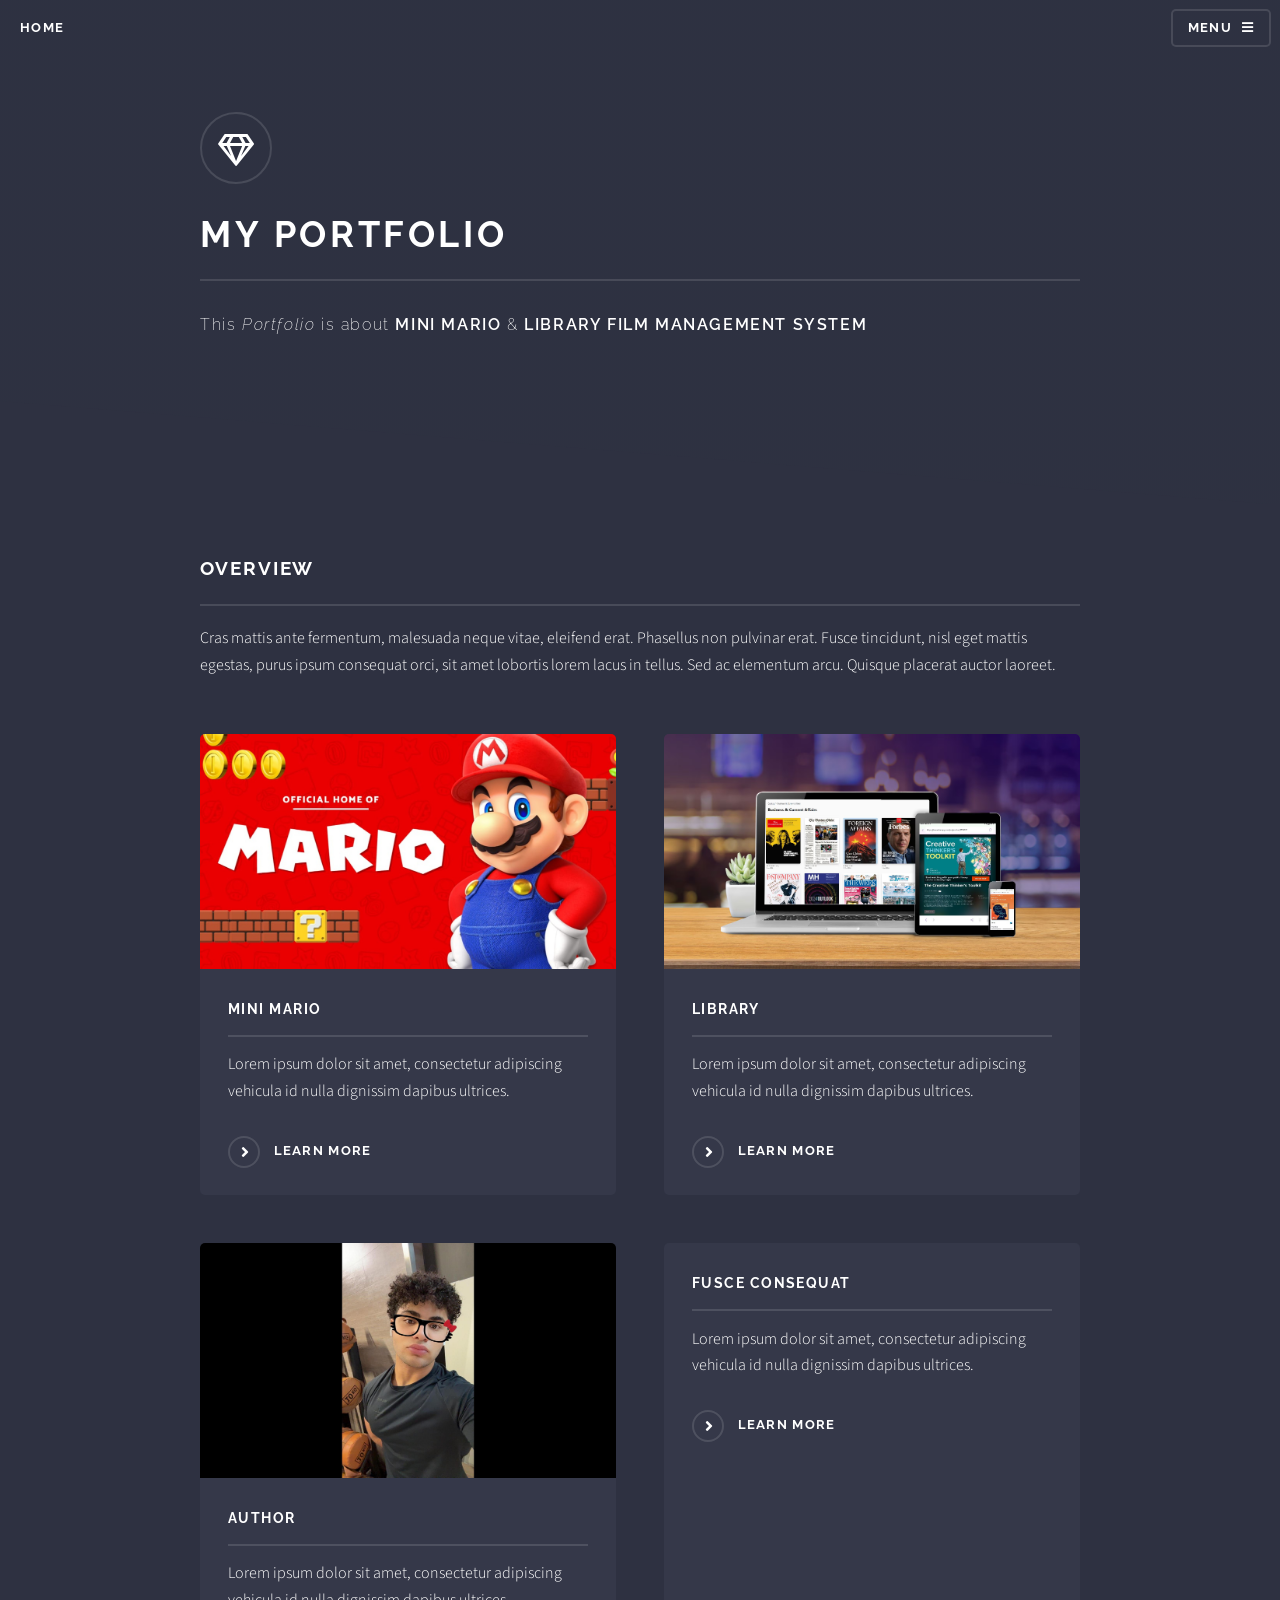
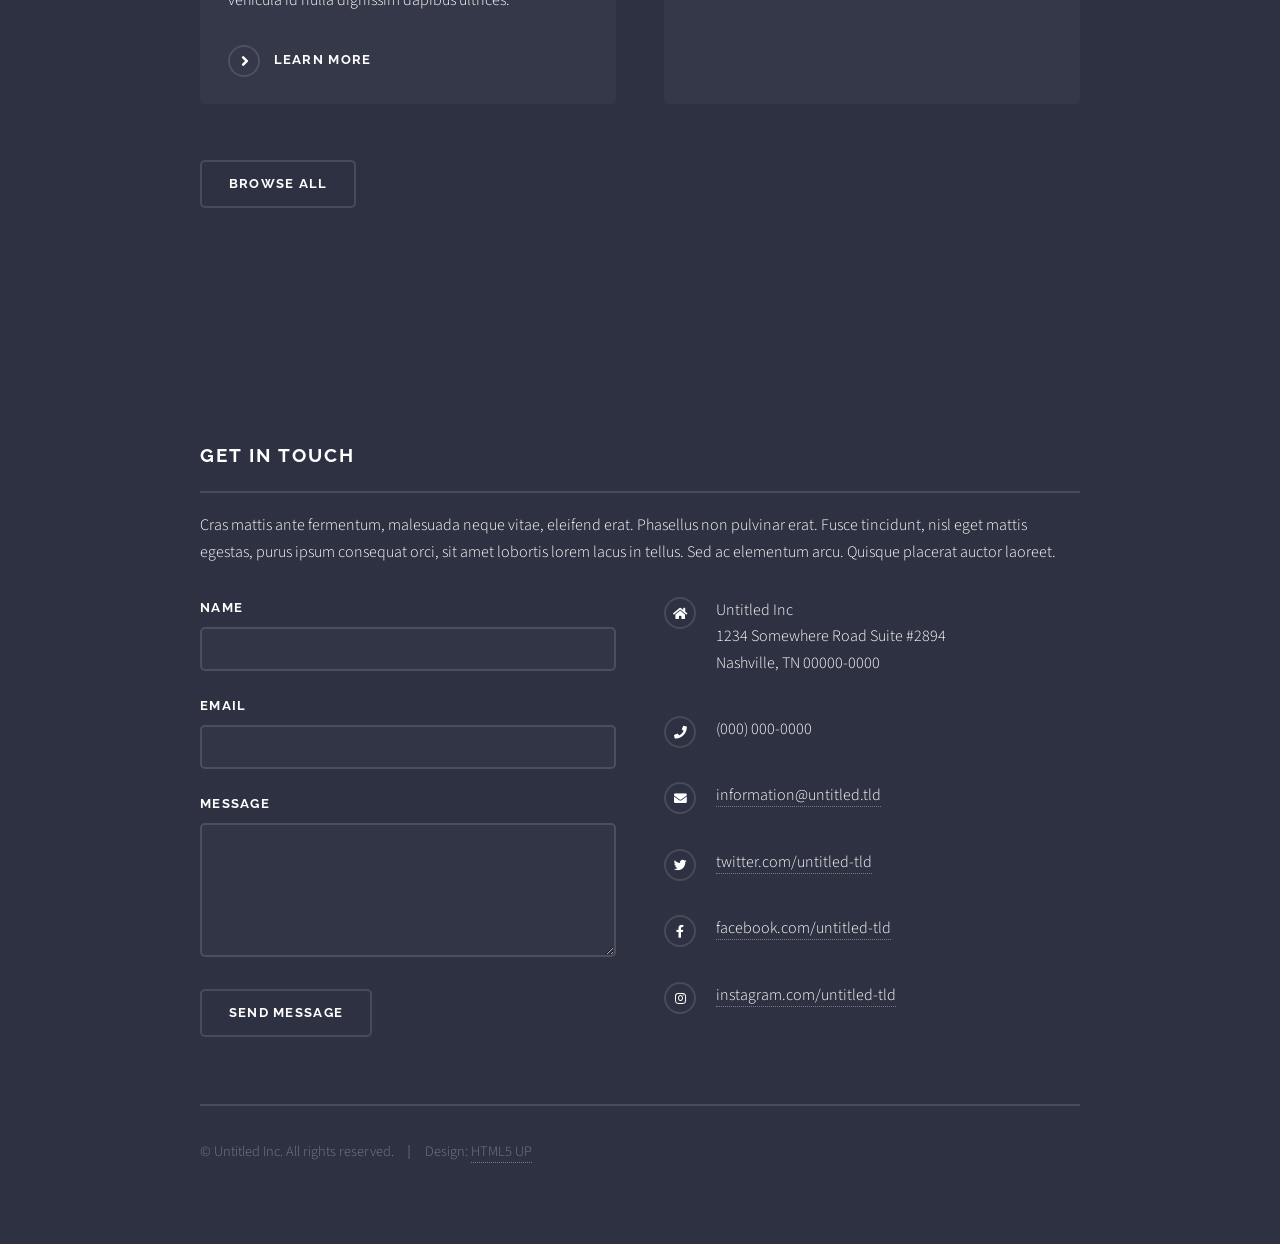
==== index.html @ 67b289a2 "Descriptions and Titles added" ====
<!DOCTYPE HTML>
<!--
	Solid State by HTML5 UP
	html5up.net | @ajlkn
	Free for personal and commercial use under the CCA 3.0 license (html5up.net/license)
-->
<html>
	<head>
		<title>Mini Super Mario</title>
		<meta charset="utf-8" />
		<meta name="viewport" content="width=device-width, initial-scale=1, user-scalable=no" />
		<link rel="stylesheet" href="assets/css/main.css" />
		<noscript><link rel="stylesheet" href="assets/css/noscript.css" /></noscript>
	</head>
	<body class="is-preload">

		<!-- Page Wrapper -->
			<div id="page-wrapper">

				<!-- Header -->
					<header id="header" class="alt">
						<h1><a href="index.html">Home</a></h1>
						<nav>
							<a href="#menu">Menu</a>
						</nav>
					</header>

				<!-- Menu -->
					<nav id="menu">
						<div class="inner">
							<h2>Menu</h2>
							<ul class="links">
								<li><a href="index.html">Home</a></li>
								<li><a href="generic.html">Generic</a></li>
								<li><a href="elements.html">Elements</a></li>
								<li><a href="#">Log In</a></li>
								<li><a href="#">Sign Up</a></li>
							</ul>
							<a href="#" class="close">Close</a>
						</div>
					</nav>

				<!-- Banner -->
					<section id="banner">
						<div class="inner">
							<div class="logo"><span class="icon fa-gem"></span></div>
							<h2>My Portfolio</h2>
							<p>This <i>Portfolio</i> is about <b>MINI MARIO</b> & <b>LIBRARY FILM MANAGEMENT SYSTEM</b></p>
						</div>
					</section>

				<!-- Wrapper -->
					<section id="wrapper">

						<!-- Four -->
							<section id="four" class="wrapper alt style1">
								<div class="inner">
									<h2 class="major">Overview</h2>
									<p>Cras mattis ante fermentum, malesuada neque vitae, eleifend erat. Phasellus non pulvinar erat. Fusce tincidunt, nisl eget mattis egestas, purus ipsum consequat orci, sit amet lobortis lorem lacus in tellus. Sed ac elementum arcu. Quisque placerat auctor laoreet.</p>
									<section class="features">
										<article>
											<a href="#" class="image"><img src="images/mario1.jpg" alt="" /></a>
											<h3 class="major">Mini Mario</h3>
											<p>Lorem ipsum dolor sit amet, consectetur adipiscing vehicula id nulla dignissim dapibus ultrices.</p>
											<a href="mario.html" class="special">Learn more</a>
										</article>
										<article>
											<a href="#" class="image"><img src="images/library.jpg" alt="" /></a>
											<h3 class="major">Library</h3>
											<p>Lorem ipsum dolor sit amet, consectetur adipiscing vehicula id nulla dignissim dapibus ultrices.</p>
											<a href="library.html" class="special">Learn more</a>
										</article>
										<article>
											<a href="#" class="image"><img src="images/author.jpg" alt="" /></a>
											<h3 class="major">Author</h3>
											<p>Lorem ipsum dolor sit amet, consectetur adipiscing vehicula id nulla dignissim dapibus ultrices.</p>
											<a href="#" class="special">Learn more</a>
										</article>
										<article>
											<a href="#" class="image"><img src="images/pic07.jpg" alt="" /></a>
											<h3 class="major">Fusce consequat</h3>
											<p>Lorem ipsum dolor sit amet, consectetur adipiscing vehicula id nulla dignissim dapibus ultrices.</p>
											<a href="#" class="special">Learn more</a>
										</article>
									</section>
									<ul class="actions">
										<li><a href="#" class="button">Browse All</a></li>
									</ul>
								</div>
							</section>

					</section>

				<!-- Footer -->
					<section id="footer">
						<div class="inner">
							<h2 class="major">Get in touch</h2>
							<p>Cras mattis ante fermentum, malesuada neque vitae, eleifend erat. Phasellus non pulvinar erat. Fusce tincidunt, nisl eget mattis egestas, purus ipsum consequat orci, sit amet lobortis lorem lacus in tellus. Sed ac elementum arcu. Quisque placerat auctor laoreet.</p>
							<form method="post" action="#">
								<div class="fields">
									<div class="field">
										<label for="name">Name</label>
										<input type="text" name="name" id="name" />
									</div>
									<div class="field">
										<label for="email">Email</label>
										<input type="email" name="email" id="email" />
									</div>
									<div class="field">
										<label for="message">Message</label>
										<textarea name="message" id="message" rows="4"></textarea>
									</div>
								</div>
								<ul class="actions">
									<li><input type="submit" value="Send Message" /></li>
								</ul>
							</form>
							<ul class="contact">
								<li class="icon solid fa-home">
									Untitled Inc<br />
									1234 Somewhere Road Suite #2894<br />
									Nashville, TN 00000-0000
								</li>
								<li class="icon solid fa-phone">(000) 000-0000</li>
								<li class="icon solid fa-envelope"><a href="#">information@untitled.tld</a></li>
								<li class="icon brands fa-twitter"><a href="#">twitter.com/untitled-tld</a></li>
								<li class="icon brands fa-facebook-f"><a href="#">facebook.com/untitled-tld</a></li>
								<li class="icon brands fa-instagram"><a href="#">instagram.com/untitled-tld</a></li>
							</ul>
							<ul class="copyright">
								<li>&copy; Untitled Inc. All rights reserved.</li><li>Design: <a href="http://html5up.net">HTML5 UP</a></li>
							</ul>
						</div>
					</section>

			</div>

		<!-- Scripts -->
			<script src="assets/js/jquery.min.js"></script>
			<script src="assets/js/jquery.scrollex.min.js"></script>
			<script src="assets/js/browser.min.js"></script>
			<script src="assets/js/breakpoints.min.js"></script>
			<script src="assets/js/util.js"></script>
			<script src="assets/js/main.js"></script>

	</body>
</html>
---- assets/css/main.css ----
@import url(fontawesome-all.min.css);
@import url("https://fonts.googleapis.com/css?family=Raleway:200,700|Source+Sans+Pro:300,600,300italic,600italic");

/*
	Solid State by HTML5 UP
	html5up.net | @ajlkn
	Free for personal and commercial use under the CCA 3.0 license (html5up.net/license)
*/

html, body, div, span, applet, object,
iframe, h1, h2, h3, h4, h5, h6, p, blockquote,
pre, a, abbr, acronym, address, big, cite,
code, del, dfn, em, img, ins, kbd, q, s, samp,
small, strike, strong, sub, sup, tt, var, b,
u, i, center, dl, dt, dd, ol, ul, li, fieldset,
form, label, legend, table, caption, tbody,
tfoot, thead, tr, th, td, article, aside,
canvas, details, embed, figure, figcaption,
footer, header, hgroup, menu, nav, output, ruby,
section, summary, time, mark, audio, video {
	margin: 0;
	padding: 0;
	border: 0;
	font-size: 100%;
	font: inherit;
	vertical-align: baseline;}

article, aside, details, figcaption, figure,
footer, header, hgroup, menu, nav, section {
	display: block;}

body {
	line-height: 1;
}

ol, ul {
	list-style: none;
}

blockquote, q {
	quotes: none;
}

	blockquote:before, blockquote:after, q:before, q:after {
		content: '';
		content: none;
	}

table {
	border-collapse: collapse;
	border-spacing: 0;
}

body {
	-webkit-text-size-adjust: none;
}

mark {
	background-color: transparent;
	color: inherit;
}

input::-moz-focus-inner {
	border: 0;
	padding: 0;
}

input, select, textarea {
	-moz-appearance: none;
	-webkit-appearance: none;
	-ms-appearance: none;
	appearance: none;
}

/* Basic */

	@-ms-viewport {
		width: device-width;
	}

	body {
		-ms-overflow-style: scrollbar;
	}

	@media screen and (max-width: 480px) {

		html, body {
			min-width: 320px;
		}

	}

	html {
		box-sizing: border-box;
	}

	*, *:before, *:after {
		box-sizing: inherit;
	}

	body {
		background-color: #2e3141;
		background-image: linear-gradient(to top, rgba(46, 49, 65, 0.8), rgba(46, 49, 65, 0.8)), url("../../images/bg.jpg");
		background-size: auto,
 cover;
		background-attachment: fixed,
 fixed;
		background-position: center,
 center;
	}

		body.is-preload *, body.is-preload *:before, body.is-preload *:after {
			-moz-animation: none !important;
			-webkit-animation: none !important;
			-ms-animation: none !important;
			animation: none !important;
			-moz-transition: none !important;
			-webkit-transition: none !important;
			-ms-transition: none !important;
			transition: none !important;
		}

/* Type */

	body, input, select, textarea {
		color: #ffffff;
		font-family: "Source Sans Pro", Helvetica, sans-serif;
		font-size: 16.5pt;
		font-weight: 300;
		line-height: 1.65;
	}

		@media screen and (max-width: 1680px) {

			body, input, select, textarea {
				font-size: 13pt;
			}

		}

		@media screen and (max-width: 1280px) {

			body, input, select, textarea {
				font-size: 12pt;
			}

		}

		@media screen and (max-width: 980px) {

			body, input, select, textarea {
				font-size: 12pt;
			}

		}

		@media screen and (max-width: 736px) {

			body, input, select, textarea {
				font-size: 12pt;
			}

		}

		@media screen and (max-width: 480px) {

			body, input, select, textarea {
				font-size: 12pt;
			}

		}

	a {
		-moz-transition: color 0.2s ease-in-out, border-bottom-color 0.2s ease-in-out;
		-webkit-transition: color 0.2s ease-in-out, border-bottom-color 0.2s ease-in-out;
		-ms-transition: color 0.2s ease-in-out, border-bottom-color 0.2s ease-in-out;
		transition: color 0.2s ease-in-out, border-bottom-color 0.2s ease-in-out;
		border-bottom: dotted 1px rgba(255, 255, 255, 0.35);
		color: #ffffff;
		text-decoration: none;
	}

		a:hover {
			border-bottom-color: transparent;
			color: #ffffff !important;
		}

		a.special:not(.button) {
			text-decoration: none;
			border-bottom: 0;
			display: block;
			font-family: Raleway, Helvetica, sans-serif;
			font-size: 0.8em;
			font-weight: 700;
			letter-spacing: 0.1em;
			margin: 0 0 2em 0;
			text-transform: uppercase;
		}

			a.special:not(.button):before {
				-moz-osx-font-smoothing: grayscale;
				-webkit-font-smoothing: antialiased;
				display: inline-block;
				font-style: normal;
				font-variant: normal;
				text-rendering: auto;
				line-height: 1;
				text-transform: none !important;
				font-family: 'Font Awesome 5 Free';
				font-weight: 900;
			}

			a.special:not(.button):before {
				-moz-transition: background-color 0.2s ease-in-out;
				-webkit-transition: background-color 0.2s ease-in-out;
				-ms-transition: background-color 0.2s ease-in-out;
				transition: background-color 0.2s ease-in-out;
				border-radius: 100%;
				border: solid 2px rgba(255, 255, 255, 0.125);
				content: '\f105';
				display: inline-block;
				font-size: 1.25em;
				height: 2em;
				line-height: 1.75em;
				margin-right: 0.85em;
				text-align: center;
				text-indent: 0.15em;
				vertical-align: middle;
				width: 2em;
			}

			a.special:not(.button):hover:before {
				background-color: rgba(255, 255, 255, 0.025);
			}

			a.special:not(.button):active:before {
				background-color: rgba(255, 255, 255, 0.075);
			}

	strong, b {
		color: #ffffff;
		font-weight: 600;
	}

	em, i {
		font-style: italic;
	}

	p {
		margin: 0 0 2em 0;
	}

	h1, h2, h3, h4, h5, h6 {
		color: #ffffff;
		font-family: Raleway, Helvetica, sans-serif;
		font-weight: 700;
		letter-spacing: 0.1em;
		margin: 0 0 1em 0;
		text-transform: uppercase;
	}

		h1 a, h2 a, h3 a, h4 a, h5 a, h6 a {
			color: inherit;
			text-decoration: none;
			border-bottom: 0;
		}

		h1 span, h2 span, h3 span, h4 span, h5 span, h6 span {
			font-weight: 200;
		}

		h1.major, h2.major, h3.major, h4.major, h5.major, h6.major {
			padding-bottom: 1em;
			border-bottom: solid 2px rgba(255, 255, 255, 0.125);
		}

	h2 {
		font-size: 1.2em;
	}

	h3 {
		font-size: 0.9em;
	}

	h4 {
		font-size: 0.7em;
	}

	h5 {
		font-size: 0.7em;
	}

	h6 {
		font-size: 0.7em;
	}

	@media screen and (max-width: 736px) {

		h2 {
			font-size: 1em;
		}

		h3 {
			font-size: 0.8em;
		}

	}

	sub {
		font-size: 0.8em;
		position: relative;
		top: 0.5em;
	}

	sup {
		font-size: 0.8em;
		position: relative;
		top: -0.5em;
	}

	blockquote {
		border-left: solid 4px rgba(255, 255, 255, 0.125);
		font-style: italic;
		margin: 0 0 2em 0;
		padding: 0.5em 0 0.5em 2em;
	}

	code {
		background: rgba(255, 255, 255, 0.025);
		border-radius: 5px;
		border: solid 2px rgba(255, 255, 255, 0.125);
		font-family: "Courier New", monospace;
		font-size: 0.9em;
		margin: 0 0.25em;
		padding: 0.25em 0.65em;
	}

	pre {
		-webkit-overflow-scrolling: touch;
		font-family: "Courier New", monospace;
		font-size: 0.9em;
		margin: 0 0 2em 0;
	}

		pre code {
			display: block;
			line-height: 1.75em;
			padding: 1em 1.5em;
			overflow-x: auto;
		}

	hr {
		border: 0;
		border-bottom: solid 2px rgba(255, 255, 255, 0.125);
		margin: 2.5em 0;
	}

		hr.major {
			margin: 4em 0;
		}

	.align-left {
		text-align: left;
	}

	.align-center {
		text-align: center;
	}

	.align-right {
		text-align: right;
	}

/* Row */

	.row {
		display: flex;
		flex-wrap: wrap;
		box-sizing: border-box;
		align-items: stretch;
	}

		.row > * {
			box-sizing: border-box;
		}

		.row.gtr-uniform > * > :last-child {
			margin-bottom: 0;
		}

		.row.aln-left {
			justify-content: flex-start;
		}

		.row.aln-center {
			justify-content: center;
		}

		.row.aln-right {
			justify-content: flex-end;
		}

		.row.aln-top {
			align-items: flex-start;
		}

		.row.aln-middle {
			align-items: center;
		}

		.row.aln-bottom {
			align-items: flex-end;
		}

		.row > .imp {
			order: -1;
		}

		.row > .col-1 {
			width: 8.33333%;
		}

		.row > .off-1 {
			margin-left: 8.33333%;
		}

		.row > .col-2 {
			width: 16.66667%;
		}

		.row > .off-2 {
			margin-left: 16.66667%;
		}

		.row > .col-3 {
			width: 25%;
		}

		.row > .off-3 {
			margin-left: 25%;
		}

		.row > .col-4 {
			width: 33.33333%;
		}

		.row > .off-4 {
			margin-left: 33.33333%;
		}

		.row > .col-5 {
			width: 41.66667%;
		}

		.row > .off-5 {
			margin-left: 41.66667%;
		}

		.row > .col-6 {
			width: 50%;
		}

		.row > .off-6 {
			margin-left: 50%;
		}

		.row > .col-7 {
			width: 58.33333%;
		}

		.row > .off-7 {
			margin-left: 58.33333%;
		}

		.row > .col-8 {
			width: 66.66667%;
		}

		.row > .off-8 {
			margin-left: 66.66667%;
		}

		.row > .col-9 {
			width: 75%;
		}

		.row > .off-9 {
			margin-left: 75%;
		}

		.row > .col-10 {
			width: 83.33333%;
		}

		.row > .off-10 {
			margin-left: 83.33333%;
		}

		.row > .col-11 {
			width: 91.66667%;
		}

		.row > .off-11 {
			margin-left: 91.66667%;
		}

		.row > .col-12 {
			width: 100%;
		}

		.row > .off-12 {
			margin-left: 100%;
		}

		.row.gtr-0 {
			margin-top: 0;
			margin-left: 0em;
		}

			.row.gtr-0 > * {
				padding: 0 0 0 0em;
			}

			.row.gtr-0.gtr-uniform {
				margin-top: 0em;
			}

				.row.gtr-0.gtr-uniform > * {
					padding-top: 0em;
				}

		.row.gtr-25 {
			margin-top: 0;
			margin-left: -0.4375em;
		}

			.row.gtr-25 > * {
				padding: 0 0 0 0.4375em;
			}

			.row.gtr-25.gtr-uniform {
				margin-top: -0.4375em;
			}

				.row.gtr-25.gtr-uniform > * {
					padding-top: 0.4375em;
				}

		.row.gtr-50 {
			margin-top: 0;
			margin-left: -0.875em;
		}

			.row.gtr-50 > * {
				padding: 0 0 0 0.875em;
			}

			.row.gtr-50.gtr-uniform {
				margin-top: -0.875em;
			}

				.row.gtr-50.gtr-uniform > * {
					padding-top: 0.875em;
				}

		.row {
			margin-top: 0;
			margin-left: -1.75em;
		}

			.row > * {
				padding: 0 0 0 1.75em;
			}

			.row.gtr-uniform {
				margin-top: -1.75em;
			}

				.row.gtr-uniform > * {
					padding-top: 1.75em;
				}

		.row.gtr-150 {
			margin-top: 0;
			margin-left: -2.625em;
		}

			.row.gtr-150 > * {
				padding: 0 0 0 2.625em;
			}

			.row.gtr-150.gtr-uniform {
				margin-top: -2.625em;
			}

				.row.gtr-150.gtr-uniform > * {
					padding-top: 2.625em;
				}

		.row.gtr-200 {
			margin-top: 0;
			margin-left: -3.5em;
		}

			.row.gtr-200 > * {
				padding: 0 0 0 3.5em;
			}

			.row.gtr-200.gtr-uniform {
				margin-top: -3.5em;
			}

				.row.gtr-200.gtr-uniform > * {
					padding-top: 3.5em;
				}

		@media screen and (max-width: 1680px) {

			.row {
				display: flex;
				flex-wrap: wrap;
				box-sizing: border-box;
				align-items: stretch;
			}

				.row > * {
					box-sizing: border-box;
				}

				.row.gtr-uniform > * > :last-child {
					margin-bottom: 0;
				}

				.row.aln-left {
					justify-content: flex-start;
				}

				.row.aln-center {
					justify-content: center;
				}

				.row.aln-right {
					justify-content: flex-end;
				}

				.row.aln-top {
					align-items: flex-start;
				}

				.row.aln-middle {
					align-items: center;
				}

				.row.aln-bottom {
					align-items: flex-end;
				}

				.row > .imp-xlarge {
					order: -1;
				}

				.row > .col-1-xlarge {
					width: 8.33333%;
				}

				.row > .off-1-xlarge {
					margin-left: 8.33333%;
				}

				.row > .col-2-xlarge {
					width: 16.66667%;
				}

				.row > .off-2-xlarge {
					margin-left: 16.66667%;
				}

				.row > .col-3-xlarge {
					width: 25%;
				}

				.row > .off-3-xlarge {
					margin-left: 25%;
				}

				.row > .col-4-xlarge {
					width: 33.33333%;
				}

				.row > .off-4-xlarge {
					margin-left: 33.33333%;
				}

				.row > .col-5-xlarge {
					width: 41.66667%;
				}

				.row > .off-5-xlarge {
					margin-left: 41.66667%;
				}

				.row > .col-6-xlarge {
					width: 50%;
				}

				.row > .off-6-xlarge {
					margin-left: 50%;
				}

				.row > .col-7-xlarge {
					width: 58.33333%;
				}

				.row > .off-7-xlarge {
					margin-left: 58.33333%;
				}

				.row > .col-8-xlarge {
					width: 66.66667%;
				}

				.row > .off-8-xlarge {
					margin-left: 66.66667%;
				}

				.row > .col-9-xlarge {
					width: 75%;
				}

				.row > .off-9-xlarge {
					margin-left: 75%;
				}

				.row > .col-10-xlarge {
					width: 83.33333%;
				}

				.row > .off-10-xlarge {
					margin-left: 83.33333%;
				}

				.row > .col-11-xlarge {
					width: 91.66667%;
				}

				.row > .off-11-xlarge {
					margin-left: 91.66667%;
				}

				.row > .col-12-xlarge {
					width: 100%;
				}

				.row > .off-12-xlarge {
					margin-left: 100%;
				}

				.row.gtr-0 {
					margin-top: 0;
					margin-left: 0em;
				}

					.row.gtr-0 > * {
						padding: 0 0 0 0em;
					}

					.row.gtr-0.gtr-uniform {
						margin-top: 0em;
					}

						.row.gtr-0.gtr-uniform > * {
							padding-top: 0em;
						}

				.row.gtr-25 {
					margin-top: 0;
					margin-left: -0.4375em;
				}

					.row.gtr-25 > * {
						padding: 0 0 0 0.4375em;
					}

					.row.gtr-25.gtr-uniform {
						margin-top: -0.4375em;
					}

						.row.gtr-25.gtr-uniform > * {
							padding-top: 0.4375em;
						}

				.row.gtr-50 {
					margin-top: 0;
					margin-left: -0.875em;
				}

					.row.gtr-50 > * {
						padding: 0 0 0 0.875em;
					}

					.row.gtr-50.gtr-uniform {
						margin-top: -0.875em;
					}

						.row.gtr-50.gtr-uniform > * {
							padding-top: 0.875em;
						}

				.row {
					margin-top: 0;
					margin-left: -1.75em;
				}

					.row > * {
						padding: 0 0 0 1.75em;
					}

					.row.gtr-uniform {
						margin-top: -1.75em;
					}

						.row.gtr-uniform > * {
							padding-top: 1.75em;
						}

				.row.gtr-150 {
					margin-top: 0;
					margin-left: -2.625em;
				}

					.row.gtr-150 > * {
						padding: 0 0 0 2.625em;
					}

					.row.gtr-150.gtr-uniform {
						margin-top: -2.625em;
					}

						.row.gtr-150.gtr-uniform > * {
							padding-top: 2.625em;
						}

				.row.gtr-200 {
					margin-top: 0;
					margin-left: -3.5em;
				}

					.row.gtr-200 > * {
						padding: 0 0 0 3.5em;
					}

					.row.gtr-200.gtr-uniform {
						margin-top: -3.5em;
					}

						.row.gtr-200.gtr-uniform > * {
							padding-top: 3.5em;
						}

		}

		@media screen and (max-width: 1280px) {

			.row {
				display: flex;
				flex-wrap: wrap;
				box-sizing: border-box;
				align-items: stretch;
			}

				.row > * {
					box-sizing: border-box;
				}

				.row.gtr-uniform > * > :last-child {
					margin-bottom: 0;
				}

				.row.aln-left {
					justify-content: flex-start;
				}

				.row.aln-center {
					justify-content: center;
				}

				.row.aln-right {
					justify-content: flex-end;
				}

				.row.aln-top {
					align-items: flex-start;
				}

				.row.aln-middle {
					align-items: center;
				}

				.row.aln-bottom {
					align-items: flex-end;
				}

				.row > .imp-large {
					order: -1;
				}

				.row > .col-1-large {
					width: 8.33333%;
				}

				.row > .off-1-large {
					margin-left: 8.33333%;
				}

				.row > .col-2-large {
					width: 16.66667%;
				}

				.row > .off-2-large {
					margin-left: 16.66667%;
				}

				.row > .col-3-large {
					width: 25%;
				}

				.row > .off-3-large {
					margin-left: 25%;
				}

				.row > .col-4-large {
					width: 33.33333%;
				}

				.row > .off-4-large {
					margin-left: 33.33333%;
				}

				.row > .col-5-large {
					width: 41.66667%;
				}

				.row > .off-5-large {
					margin-left: 41.66667%;
				}

				.row > .col-6-large {
					width: 50%;
				}

				.row > .off-6-large {
					margin-left: 50%;
				}

				.row > .col-7-large {
					width: 58.33333%;
				}

				.row > .off-7-large {
					margin-left: 58.33333%;
				}

				.row > .col-8-large {
					width: 66.66667%;
				}

				.row > .off-8-large {
					margin-left: 66.66667%;
				}

				.row > .col-9-large {
					width: 75%;
				}

				.row > .off-9-large {
					margin-left: 75%;
				}

				.row > .col-10-large {
					width: 83.33333%;
				}

				.row > .off-10-large {
					margin-left: 83.33333%;
				}

				.row > .col-11-large {
					width: 91.66667%;
				}

				.row > .off-11-large {
					margin-left: 91.66667%;
				}

				.row > .col-12-large {
					width: 100%;
				}

				.row > .off-12-large {
					margin-left: 100%;
				}

				.row.gtr-0 {
					margin-top: 0;
					margin-left: 0em;
				}

					.row.gtr-0 > * {
						padding: 0 0 0 0em;
					}

					.row.gtr-0.gtr-uniform {
						margin-top: 0em;
					}

						.row.gtr-0.gtr-uniform > * {
							padding-top: 0em;
						}

				.row.gtr-25 {
					margin-top: 0;
					margin-left: -0.4375em;
				}

					.row.gtr-25 > * {
						padding: 0 0 0 0.4375em;
					}

					.row.gtr-25.gtr-uniform {
						margin-top: -0.4375em;
					}

						.row.gtr-25.gtr-uniform > * {
							padding-top: 0.4375em;
						}

				.row.gtr-50 {
					margin-top: 0;
					margin-left: -0.875em;
				}

					.row.gtr-50 > * {
						padding: 0 0 0 0.875em;
					}

					.row.gtr-50.gtr-uniform {
						margin-top: -0.875em;
					}

						.row.gtr-50.gtr-uniform > * {
							padding-top: 0.875em;
						}

				.row {
					margin-top: 0;
					margin-left: -1.75em;
				}

					.row > * {
						padding: 0 0 0 1.75em;
					}

					.row.gtr-uniform {
						margin-top: -1.75em;
					}

						.row.gtr-uniform > * {
							padding-top: 1.75em;
						}

				.row.gtr-150 {
					margin-top: 0;
					margin-left: -2.625em;
				}

					.row.gtr-150 > * {
						padding: 0 0 0 2.625em;
					}

					.row.gtr-150.gtr-uniform {
						margin-top: -2.625em;
					}

						.row.gtr-150.gtr-uniform > * {
							padding-top: 2.625em;
						}

				.row.gtr-200 {
					margin-top: 0;
					margin-left: -3.5em;
				}

					.row.gtr-200 > * {
						padding: 0 0 0 3.5em;
					}

					.row.gtr-200.gtr-uniform {
						margin-top: -3.5em;
					}

						.row.gtr-200.gtr-uniform > * {
							padding-top: 3.5em;
						}

		}

		@media screen and (max-width: 980px) {

			.row {
				display: flex;
				flex-wrap: wrap;
				box-sizing: border-box;
				align-items: stretch;
			}

				.row > * {
					box-sizing: border-box;
				}

				.row.gtr-uniform > * > :last-child {
					margin-bottom: 0;
				}

				.row.aln-left {
					justify-content: flex-start;
				}

				.row.aln-center {
					justify-content: center;
				}

				.row.aln-right {
					justify-content: flex-end;
				}

				.row.aln-top {
					align-items: flex-start;
				}

				.row.aln-middle {
					align-items: center;
				}

				.row.aln-bottom {
					align-items: flex-end;
				}

				.row > .imp-medium {
					order: -1;
				}

				.row > .col-1-medium {
					width: 8.33333%;
				}

				.row > .off-1-medium {
					margin-left: 8.33333%;
				}

				.row > .col-2-medium {
					width: 16.66667%;
				}

				.row > .off-2-medium {
					margin-left: 16.66667%;
				}

				.row > .col-3-medium {
					width: 25%;
				}

				.row > .off-3-medium {
					margin-left: 25%;
				}

				.row > .col-4-medium {
					width: 33.33333%;
				}

				.row > .off-4-medium {
					margin-left: 33.33333%;
				}

				.row > .col-5-medium {
					width: 41.66667%;
				}

				.row > .off-5-medium {
					margin-left: 41.66667%;
				}

				.row > .col-6-medium {
					width: 50%;
				}

				.row > .off-6-medium {
					margin-left: 50%;
				}

				.row > .col-7-medium {
					width: 58.33333%;
				}

				.row > .off-7-medium {
					margin-left: 58.33333%;
				}

				.row > .col-8-medium {
					width: 66.66667%;
				}

				.row > .off-8-medium {
					margin-left: 66.66667%;
				}

				.row > .col-9-medium {
					width: 75%;
				}

				.row > .off-9-medium {
					margin-left: 75%;
				}

				.row > .col-10-medium {
					width: 83.33333%;
				}

				.row > .off-10-medium {
					margin-left: 83.33333%;
				}

				.row > .col-11-medium {
					width: 91.66667%;
				}

				.row > .off-11-medium {
					margin-left: 91.66667%;
				}

				.row > .col-12-medium {
					width: 100%;
				}

				.row > .off-12-medium {
					margin-left: 100%;
				}

				.row.gtr-0 {
					margin-top: 0;
					margin-left: 0em;
				}

					.row.gtr-0 > * {
						padding: 0 0 0 0em;
					}

					.row.gtr-0.gtr-uniform {
						margin-top: 0em;
					}

						.row.gtr-0.gtr-uniform > * {
							padding-top: 0em;
						}

				.row.gtr-25 {
					margin-top: 0;
					margin-left: -0.4375em;
				}

					.row.gtr-25 > * {
						padding: 0 0 0 0.4375em;
					}

					.row.gtr-25.gtr-uniform {
						margin-top: -0.4375em;
					}

						.row.gtr-25.gtr-uniform > * {
							padding-top: 0.4375em;
						}

				.row.gtr-50 {
					margin-top: 0;
					margin-left: -0.875em;
				}

					.row.gtr-50 > * {
						padding: 0 0 0 0.875em;
					}

					.row.gtr-50.gtr-uniform {
						margin-top: -0.875em;
					}

						.row.gtr-50.gtr-uniform > * {
							padding-top: 0.875em;
						}

				.row {
					margin-top: 0;
					margin-left: -1.75em;
				}

					.row > * {
						padding: 0 0 0 1.75em;
					}

					.row.gtr-uniform {
						margin-top: -1.75em;
					}

						.row.gtr-uniform > * {
							padding-top: 1.75em;
						}

				.row.gtr-150 {
					margin-top: 0;
					margin-left: -2.625em;
				}

					.row.gtr-150 > * {
						padding: 0 0 0 2.625em;
					}

					.row.gtr-150.gtr-uniform {
						margin-top: -2.625em;
					}

						.row.gtr-150.gtr-uniform > * {
							padding-top: 2.625em;
						}

				.row.gtr-200 {
					margin-top: 0;
					margin-left: -3.5em;
				}

					.row.gtr-200 > * {
						padding: 0 0 0 3.5em;
					}

					.row.gtr-200.gtr-uniform {
						margin-top: -3.5em;
					}

						.row.gtr-200.gtr-uniform > * {
							padding-top: 3.5em;
						}

		}

		@media screen and (max-width: 736px) {

			.row {
				display: flex;
				flex-wrap: wrap;
				box-sizing: border-box;
				align-items: stretch;
			}

				.row > * {
					box-sizing: border-box;
				}

				.row.gtr-uniform > * > :last-child {
					margin-bottom: 0;
				}

				.row.aln-left {
					justify-content: flex-start;
				}

				.row.aln-center {
					justify-content: center;
				}

				.row.aln-right {
					justify-content: flex-end;
				}

				.row.aln-top {
					align-items: flex-start;
				}

				.row.aln-middle {
					align-items: center;
				}

				.row.aln-bottom {
					align-items: flex-end;
				}

				.row > .imp-small {
					order: -1;
				}

				.row > .col-1-small {
					width: 8.33333%;
				}

				.row > .off-1-small {
					margin-left: 8.33333%;
				}

				.row > .col-2-small {
					width: 16.66667%;
				}

				.row > .off-2-small {
					margin-left: 16.66667%;
				}

				.row > .col-3-small {
					width: 25%;
				}

				.row > .off-3-small {
					margin-left: 25%;
				}

				.row > .col-4-small {
					width: 33.33333%;
				}

				.row > .off-4-small {
					margin-left: 33.33333%;
				}

				.row > .col-5-small {
					width: 41.66667%;
				}

				.row > .off-5-small {
					margin-left: 41.66667%;
				}

				.row > .col-6-small {
					width: 50%;
				}

				.row > .off-6-small {
					margin-left: 50%;
				}

				.row > .col-7-small {
					width: 58.33333%;
				}

				.row > .off-7-small {
					margin-left: 58.33333%;
				}

				.row > .col-8-small {
					width: 66.66667%;
				}

				.row > .off-8-small {
					margin-left: 66.66667%;
				}

				.row > .col-9-small {
					width: 75%;
				}

				.row > .off-9-small {
					margin-left: 75%;
				}

				.row > .col-10-small {
					width: 83.33333%;
				}

				.row > .off-10-small {
					margin-left: 83.33333%;
				}

				.row > .col-11-small {
					width: 91.66667%;
				}

				.row > .off-11-small {
					margin-left: 91.66667%;
				}

				.row > .col-12-small {
					width: 100%;
				}

				.row > .off-12-small {
					margin-left: 100%;
				}

				.row.gtr-0 {
					margin-top: 0;
					margin-left: 0em;
				}

					.row.gtr-0 > * {
						padding: 0 0 0 0em;
					}

					.row.gtr-0.gtr-uniform {
						margin-top: 0em;
					}

						.row.gtr-0.gtr-uniform > * {
							padding-top: 0em;
						}

				.row.gtr-25 {
					margin-top: 0;
					margin-left: -0.3125em;
				}

					.row.gtr-25 > * {
						padding: 0 0 0 0.3125em;
					}

					.row.gtr-25.gtr-uniform {
						margin-top: -0.3125em;
					}

						.row.gtr-25.gtr-uniform > * {
							padding-top: 0.3125em;
						}

				.row.gtr-50 {
					margin-top: 0;
					margin-left: -0.625em;
				}

					.row.gtr-50 > * {
						padding: 0 0 0 0.625em;
					}

					.row.gtr-50.gtr-uniform {
						margin-top: -0.625em;
					}

						.row.gtr-50.gtr-uniform > * {
							padding-top: 0.625em;
						}

				.row {
					margin-top: 0;
					margin-left: -1.25em;
				}

					.row > * {
						padding: 0 0 0 1.25em;
					}

					.row.gtr-uniform {
						margin-top: -1.25em;
					}

						.row.gtr-uniform > * {
							padding-top: 1.25em;
						}

				.row.gtr-150 {
					margin-top: 0;
					margin-left: -1.875em;
				}

					.row.gtr-150 > * {
						padding: 0 0 0 1.875em;
					}

					.row.gtr-150.gtr-uniform {
						margin-top: -1.875em;
					}

						.row.gtr-150.gtr-uniform > * {
							padding-top: 1.875em;
						}

				.row.gtr-200 {
					margin-top: 0;
					margin-left: -2.5em;
				}

					.row.gtr-200 > * {
						padding: 0 0 0 2.5em;
					}

					.row.gtr-200.gtr-uniform {
						margin-top: -2.5em;
					}

						.row.gtr-200.gtr-uniform > * {
							padding-top: 2.5em;
						}

		}

		@media screen and (max-width: 480px) {

			.row {
				display: flex;
				flex-wrap: wrap;
				box-sizing: border-box;
				align-items: stretch;
			}

				.row > * {
					box-sizing: border-box;
				}

				.row.gtr-uniform > * > :last-child {
					margin-bottom: 0;
				}

				.row.aln-left {
					justify-content: flex-start;
				}

				.row.aln-center {
					justify-content: center;
				}

				.row.aln-right {
					justify-content: flex-end;
				}

				.row.aln-top {
					align-items: flex-start;
				}

				.row.aln-middle {
					align-items: center;
				}

				.row.aln-bottom {
					align-items: flex-end;
				}

				.row > .imp-xsmall {
					order: -1;
				}

				.row > .col-1-xsmall {
					width: 8.33333%;
				}

				.row > .off-1-xsmall {
					margin-left: 8.33333%;
				}

				.row > .col-2-xsmall {
					width: 16.66667%;
				}

				.row > .off-2-xsmall {
					margin-left: 16.66667%;
				}

				.row > .col-3-xsmall {
					width: 25%;
				}

				.row > .off-3-xsmall {
					margin-left: 25%;
				}

				.row > .col-4-xsmall {
					width: 33.33333%;
				}

				.row > .off-4-xsmall {
					margin-left: 33.33333%;
				}

				.row > .col-5-xsmall {
					width: 41.66667%;
				}

				.row > .off-5-xsmall {
					margin-left: 41.66667%;
				}

				.row > .col-6-xsmall {
					width: 50%;
				}

				.row > .off-6-xsmall {
					margin-left: 50%;
				}

				.row > .col-7-xsmall {
					width: 58.33333%;
				}

				.row > .off-7-xsmall {
					margin-left: 58.33333%;
				}

				.row > .col-8-xsmall {
					width: 66.66667%;
				}

				.row > .off-8-xsmall {
					margin-left: 66.66667%;
				}

				.row > .col-9-xsmall {
					width: 75%;
				}

				.row > .off-9-xsmall {
					margin-left: 75%;
				}

				.row > .col-10-xsmall {
					width: 83.33333%;
				}

				.row > .off-10-xsmall {
					margin-left: 83.33333%;
				}

				.row > .col-11-xsmall {
					width: 91.66667%;
				}

				.row > .off-11-xsmall {
					margin-left: 91.66667%;
				}

				.row > .col-12-xsmall {
					width: 100%;
				}

				.row > .off-12-xsmall {
					margin-left: 100%;
				}

				.row.gtr-0 {
					margin-top: 0;
					margin-left: 0em;
				}

					.row.gtr-0 > * {
						padding: 0 0 0 0em;
					}

					.row.gtr-0.gtr-uniform {
						margin-top: 0em;
					}

						.row.gtr-0.gtr-uniform > * {
							padding-top: 0em;
						}

				.row.gtr-25 {
					margin-top: 0;
					margin-left: -0.3125em;
				}

					.row.gtr-25 > * {
						padding: 0 0 0 0.3125em;
					}

					.row.gtr-25.gtr-uniform {
						margin-top: -0.3125em;
					}

						.row.gtr-25.gtr-uniform > * {
							padding-top: 0.3125em;
						}

				.row.gtr-50 {
					margin-top: 0;
					margin-left: -0.625em;
				}

					.row.gtr-50 > * {
						padding: 0 0 0 0.625em;
					}

					.row.gtr-50.gtr-uniform {
						margin-top: -0.625em;
					}

						.row.gtr-50.gtr-uniform > * {
							padding-top: 0.625em;
						}

				.row {
					margin-top: 0;
					margin-left: -1.25em;
				}

					.row > * {
						padding: 0 0 0 1.25em;
					}

					.row.gtr-uniform {
						margin-top: -1.25em;
					}

						.row.gtr-uniform > * {
							padding-top: 1.25em;
						}

				.row.gtr-150 {
					margin-top: 0;
					margin-left: -1.875em;
				}

					.row.gtr-150 > * {
						padding: 0 0 0 1.875em;
					}

					.row.gtr-150.gtr-uniform {
						margin-top: -1.875em;
					}

						.row.gtr-150.gtr-uniform > * {
							padding-top: 1.875em;
						}

				.row.gtr-200 {
					margin-top: 0;
					margin-left: -2.5em;
				}

					.row.gtr-200 > * {
						padding: 0 0 0 2.5em;
					}

					.row.gtr-200.gtr-uniform {
						margin-top: -2.5em;
					}

						.row.gtr-200.gtr-uniform > * {
							padding-top: 2.5em;
						}

		}

		@media screen and (max-width: 360px) {

			.row {
				display: flex;
				flex-wrap: wrap;
				box-sizing: border-box;
				align-items: stretch;
			}

				.row > * {
					box-sizing: border-box;
				}

				.row.gtr-uniform > * > :last-child {
					margin-bottom: 0;
				}

				.row.aln-left {
					justify-content: flex-start;
				}

				.row.aln-center {
					justify-content: center;
				}

				.row.aln-right {
					justify-content: flex-end;
				}

				.row.aln-top {
					align-items: flex-start;
				}

				.row.aln-middle {
					align-items: center;
				}

				.row.aln-bottom {
					align-items: flex-end;
				}

				.row > .imp-xxsmall {
					order: -1;
				}

				.row > .col-1-xxsmall {
					width: 8.33333%;
				}

				.row > .off-1-xxsmall {
					margin-left: 8.33333%;
				}

				.row > .col-2-xxsmall {
					width: 16.66667%;
				}

				.row > .off-2-xxsmall {
					margin-left: 16.66667%;
				}

				.row > .col-3-xxsmall {
					width: 25%;
				}

				.row > .off-3-xxsmall {
					margin-left: 25%;
				}

				.row > .col-4-xxsmall {
					width: 33.33333%;
				}

				.row > .off-4-xxsmall {
					margin-left: 33.33333%;
				}

				.row > .col-5-xxsmall {
					width: 41.66667%;
				}

				.row > .off-5-xxsmall {
					margin-left: 41.66667%;
				}

				.row > .col-6-xxsmall {
					width: 50%;
				}

				.row > .off-6-xxsmall {
					margin-left: 50%;
				}

				.row > .col-7-xxsmall {
					width: 58.33333%;
				}

				.row > .off-7-xxsmall {
					margin-left: 58.33333%;
				}

				.row > .col-8-xxsmall {
					width: 66.66667%;
				}

				.row > .off-8-xxsmall {
					margin-left: 66.66667%;
				}

				.row > .col-9-xxsmall {
					width: 75%;
				}

				.row > .off-9-xxsmall {
					margin-left: 75%;
				}

				.row > .col-10-xxsmall {
					width: 83.33333%;
				}

				.row > .off-10-xxsmall {
					margin-left: 83.33333%;
				}

				.row > .col-11-xxsmall {
					width: 91.66667%;
				}

				.row > .off-11-xxsmall {
					margin-left: 91.66667%;
				}

				.row > .col-12-xxsmall {
					width: 100%;
				}

				.row > .off-12-xxsmall {
					margin-left: 100%;
				}

				.row.gtr-0 {
					margin-top: 0;
					margin-left: 0em;
				}

					.row.gtr-0 > * {
						padding: 0 0 0 0em;
					}

					.row.gtr-0.gtr-uniform {
						margin-top: 0em;
					}

						.row.gtr-0.gtr-uniform > * {
							padding-top: 0em;
						}

				.row.gtr-25 {
					margin-top: 0;
					margin-left: -0.3125em;
				}

					.row.gtr-25 > * {
						padding: 0 0 0 0.3125em;
					}

					.row.gtr-25.gtr-uniform {
						margin-top: -0.3125em;
					}

						.row.gtr-25.gtr-uniform > * {
							padding-top: 0.3125em;
						}

				.row.gtr-50 {
					margin-top: 0;
					margin-left: -0.625em;
				}

					.row.gtr-50 > * {
						padding: 0 0 0 0.625em;
					}

					.row.gtr-50.gtr-uniform {
						margin-top: -0.625em;
					}

						.row.gtr-50.gtr-uniform > * {
							padding-top: 0.625em;
						}

				.row {
					margin-top: 0;
					margin-left: -1.25em;
				}

					.row > * {
						padding: 0 0 0 1.25em;
					}

					.row.gtr-uniform {
						margin-top: -1.25em;
					}

						.row.gtr-uniform > * {
							padding-top: 1.25em;
						}

				.row.gtr-150 {
					margin-top: 0;
					margin-left: -1.875em;
				}

					.row.gtr-150 > * {
						padding: 0 0 0 1.875em;
					}

					.row.gtr-150.gtr-uniform {
						margin-top: -1.875em;
					}

						.row.gtr-150.gtr-uniform > * {
							padding-top: 1.875em;
						}

				.row.gtr-200 {
					margin-top: 0;
					margin-left: -2.5em;
				}

					.row.gtr-200 > * {
						padding: 0 0 0 2.5em;
					}

					.row.gtr-200.gtr-uniform {
						margin-top: -2.5em;
					}

						.row.gtr-200.gtr-uniform > * {
							padding-top: 2.5em;
						}

		}

/* Section/Article */

	section.special, article.special {
		text-align: center;
	}

/* Form */

	form {
		margin: 0 0 2em 0;
	}

		form > :last-child {
			margin-bottom: 0;
		}

		form > .fields {
			display: -moz-flex;
			display: -webkit-flex;
			display: -ms-flex;
			display: flex;
			-moz-flex-wrap: wrap;
			-webkit-flex-wrap: wrap;
			-ms-flex-wrap: wrap;
			flex-wrap: wrap;
			width: calc(100% + 3em);
			margin: -1.5em 0 2em -1.5em;
		}

			form > .fields > .field {
				-moz-flex-grow: 0;
				-webkit-flex-grow: 0;
				-ms-flex-grow: 0;
				flex-grow: 0;
				-moz-flex-shrink: 0;
				-webkit-flex-shrink: 0;
				-ms-flex-shrink: 0;
				flex-shrink: 0;
				padding: 1.5em 0 0 1.5em;
				width: calc(100% - 1.5em);
			}

				form > .fields > .field.half {
					width: calc(50% - 0.75em);
				}

				form > .fields > .field.third {
					width: calc(100%/3 - 0.5em);
				}

				form > .fields > .field.quarter {
					width: calc(25% - 0.375em);
				}

		@media screen and (max-width: 480px) {

			form > .fields {
				width: calc(100% + 3em);
				margin: -1.5em 0 2em -1.5em;
			}

				form > .fields > .field {
					padding: 1.5em 0 0 1.5em;
					width: calc(100% - 1.5em);
				}

					form > .fields > .field.half {
						width: calc(100% - 1.5em);
					}

					form > .fields > .field.third {
						width: calc(100% - 1.5em);
					}

					form > .fields > .field.quarter {
						width: calc(100% - 1.5em);
					}

		}

	label {
		color: #ffffff;
		display: block;
		font-family: Raleway, Helvetica, sans-serif;
		font-size: 0.8em;
		font-weight: 700;
		letter-spacing: 0.1em;
		margin: 0 0 0.7em 0;
		text-transform: uppercase;
	}

	input[type="text"],
	input[type="password"],
	input[type="email"],
	input[type="tel"],
	select,
	textarea {
		-moz-appearance: none;
		-webkit-appearance: none;
		-ms-appearance: none;
		appearance: none;
		background: rgba(255, 255, 255, 0.025);
		border-radius: 5px;
		border: none;
		border: solid 2px rgba(255, 255, 255, 0.125);
		color: inherit;
		display: block;
		outline: 0;
		padding: 0 1em;
		text-decoration: none;
		width: 100%;
	}

		input[type="text"]:invalid,
		input[type="password"]:invalid,
		input[type="email"]:invalid,
		input[type="tel"]:invalid,
		select:invalid,
		textarea:invalid {
			box-shadow: none;
		}

		input[type="text"]:focus,
		input[type="password"]:focus,
		input[type="email"]:focus,
		input[type="tel"]:focus,
		select:focus,
		textarea:focus {
			border-color: #5b6ba6;
		}

	select {
		background-image: url("data:image/svg+xml;charset=utf8,%3Csvg xmlns='http://www.w3.org/2000/svg' width='40' height='40' preserveAspectRatio='none' viewBox='0 0 40 40'%3E%3Cpath d='M9.4,12.3l10.4,10.4l10.4-10.4c0.2-0.2,0.5-0.4,0.9-0.4c0.3,0,0.6,0.1,0.9,0.4l3.3,3.3c0.2,0.2,0.4,0.5,0.4,0.9 c0,0.4-0.1,0.6-0.4,0.9L20.7,31.9c-0.2,0.2-0.5,0.4-0.9,0.4c-0.3,0-0.6-0.1-0.9-0.4L4.3,17.3c-0.2-0.2-0.4-0.5-0.4-0.9 c0-0.4,0.1-0.6,0.4-0.9l3.3-3.3c0.2-0.2,0.5-0.4,0.9-0.4S9.1,12.1,9.4,12.3z' fill='rgba(255, 255, 255, 0.125)' /%3E%3C/svg%3E");
		background-size: 1.25rem;
		background-repeat: no-repeat;
		background-position: calc(100% - 1rem) center;
		height: 2.75em;
		padding-right: 2.75em;
		text-overflow: ellipsis;
	}

		select option {
			color: #ffffff;
			background: #2e3141;
		}

		select:focus::-ms-value {
			background-color: transparent;
		}

		select::-ms-expand {
			display: none;
		}

	input[type="text"],
	input[type="password"],
	input[type="email"],
	select {
		height: 2.75em;
	}

	textarea {
		padding: 0.75em 1em;
	}

	input[type="checkbox"],
	input[type="radio"] {
		-moz-appearance: none;
		-webkit-appearance: none;
		-ms-appearance: none;
		appearance: none;
		display: block;
		float: left;
		margin-right: -2em;
		opacity: 0;
		width: 1em;
		z-index: -1;
	}

		input[type="checkbox"] + label,
		input[type="radio"] + label {
			text-decoration: none;
			color: #ffffff;
			cursor: pointer;
			display: inline-block;
			font-size: 1em;
			font-family: "Source Sans Pro", Helvetica, sans-serif;
			text-transform: none;
			letter-spacing: 0;
			font-weight: 300;
			padding-left: 2.4em;
			padding-right: 0.75em;
			position: relative;
		}

			input[type="checkbox"] + label:before,
			input[type="radio"] + label:before {
				-moz-osx-font-smoothing: grayscale;
				-webkit-font-smoothing: antialiased;
				display: inline-block;
				font-style: normal;
				font-variant: normal;
				text-rendering: auto;
				line-height: 1;
				text-transform: none !important;
				font-family: 'Font Awesome 5 Free';
				font-weight: 900;
			}

			input[type="checkbox"] + label:before,
			input[type="radio"] + label:before {
				background: rgba(255, 255, 255, 0.025);
				border-radius: 5px;
				border: solid 2px rgba(255, 255, 255, 0.125);
				content: '';
				display: inline-block;
				font-size: 0.8em;
				height: 2.0625em;
				left: 0;
				line-height: 2.0625em;
				position: absolute;
				text-align: center;
				top: 0;
				width: 2.0625em;
			}

		input[type="checkbox"]:checked + label:before,
		input[type="radio"]:checked + label:before {
			background: #ffffff;
			border-color: #ffffff;
			content: '\f00c';
			color: #2e3141;
		}

		input[type="checkbox"]:focus + label:before,
		input[type="radio"]:focus + label:before {
			border-color: #4c5c96;
		}

	input[type="checkbox"] + label:before {
		border-radius: 5px;
	}

	input[type="radio"] + label:before {
		border-radius: 100%;
	}

	::-webkit-input-placeholder {
		color: rgba(255, 255, 255, 0.35) !important;
		opacity: 1.0;
	}

	:-moz-placeholder {
		color: rgba(255, 255, 255, 0.35) !important;
		opacity: 1.0;
	}

	::-moz-placeholder {
		color: rgba(255, 255, 255, 0.35) !important;
		opacity: 1.0;
	}

	:-ms-input-placeholder {
		color: rgba(255, 255, 255, 0.35) !important;
		opacity: 1.0;
	}

/* Box */

	.box {
		border-radius: 5px;
		border: solid 2px rgba(255, 255, 255, 0.125);
		margin-bottom: 2em;
		padding: 1.5em;
	}

		.box > :last-child,
		.box > :last-child > :last-child,
		.box > :last-child > :last-child > :last-child {
			margin-bottom: 0;
		}

		.box.alt {
			border: 0;
			border-radius: 0;
			padding: 0;
		}

/* Icon */

	.icon {
		text-decoration: none;
		border-bottom: none;
		position: relative;
	}

		.icon:before {
			-moz-osx-font-smoothing: grayscale;
			-webkit-font-smoothing: antialiased;
			display: inline-block;
			font-style: normal;
			font-variant: normal;
			text-rendering: auto;
			line-height: 1;
			text-transform: none !important;
			font-family: 'Font Awesome 5 Free';
			font-weight: 400;
		}

		.icon > .label {
			display: none;
		}

		.icon:before {
			line-height: inherit;
		}

		.icon.solid:before {
			font-weight: 900;
		}

		.icon.brands:before {
			font-family: 'Font Awesome 5 Brands';
		}

/* Image */

	.image {
		border-radius: 5px;
		border: 0;
		display: inline-block;
		position: relative;
	}

		.image img {
			border-radius: 5px;
			display: block;
		}

		.image.left, .image.right {
			max-width: 40%;
		}

			.image.left img, .image.right img {
				width: 100%;
			}

		.image.left {
			float: left;
			padding: 0 1.5em 1em 0;
			top: 0.25em;
		}

		.image.right {
			float: right;
			padding: 0 0 1em 1.5em;
			top: 0.25em;
		}

		.image.fit {
			display: block;
			margin: 0 0 2em 0;
			width: 100%;
		}

			.image.fit img {
				width: 100%;
			}

		.image.main {
			display: block;
			margin: 0 0 3em 0;
			width: 100%;
		}

			.image.main img {
				width: 100%;
			}

/* List */

	ol {
		list-style: decimal;
		margin: 0 0 2em 0;
		padding-left: 1.25em;
	}

		ol li {
			padding-left: 0.25em;
		}

	ul {
		list-style: disc;
		margin: 0 0 2em 0;
		padding-left: 1em;
	}

		ul li {
			padding-left: 0.5em;
		}

		ul.alt {
			list-style: none;
			padding-left: 0;
		}

			ul.alt li {
				border-top: solid 1px rgba(255, 255, 255, 0.125);
				padding: 0.5em 0;
			}

				ul.alt li:first-child {
					border-top: 0;
					padding-top: 0;
				}

	dl {
		margin: 0 0 2em 0;
	}

		dl dt {
			display: block;
			font-weight: 600;
			margin: 0 0 1em 0;
		}

		dl dd {
			margin-left: 2em;
		}

/* Actions */

	ul.actions {
		display: -moz-flex;
		display: -webkit-flex;
		display: -ms-flex;
		display: flex;
		cursor: default;
		list-style: none;
		margin-left: -1em;
		padding-left: 0;
	}

		ul.actions li {
			padding: 0 0 0 1em;
			vertical-align: middle;
		}

		ul.actions.special {
			-moz-justify-content: center;
			-webkit-justify-content: center;
			-ms-justify-content: center;
			justify-content: center;
			width: 100%;
			margin-left: 0;
		}

			ul.actions.special li:first-child {
				padding-left: 0;
			}

		ul.actions.stacked {
			-moz-flex-direction: column;
			-webkit-flex-direction: column;
			-ms-flex-direction: column;
			flex-direction: column;
			margin-left: 0;
		}

			ul.actions.stacked li {
				padding: 1.3em 0 0 0;
			}

				ul.actions.stacked li:first-child {
					padding-top: 0;
				}

		ul.actions.fit {
			width: calc(100% + 1em);
		}

			ul.actions.fit li {
				-moz-flex-grow: 1;
				-webkit-flex-grow: 1;
				-ms-flex-grow: 1;
				flex-grow: 1;
				-moz-flex-shrink: 1;
				-webkit-flex-shrink: 1;
				-ms-flex-shrink: 1;
				flex-shrink: 1;
				width: 100%;
			}

				ul.actions.fit li > * {
					width: 100%;
				}

			ul.actions.fit.stacked {
				width: 100%;
			}

		@media screen and (max-width: 480px) {

			ul.actions:not(.fixed) {
				-moz-flex-direction: column;
				-webkit-flex-direction: column;
				-ms-flex-direction: column;
				flex-direction: column;
				margin-left: 0;
				width: 100% !important;
			}

				ul.actions:not(.fixed) li {
					-moz-flex-grow: 1;
					-webkit-flex-grow: 1;
					-ms-flex-grow: 1;
					flex-grow: 1;
					-moz-flex-shrink: 1;
					-webkit-flex-shrink: 1;
					-ms-flex-shrink: 1;
					flex-shrink: 1;
					padding: 1em 0 0 0;
					text-align: center;
					width: 100%;
				}

					ul.actions:not(.fixed) li > * {
						width: 100%;
					}

					ul.actions:not(.fixed) li:first-child {
						padding-top: 0;
					}

					ul.actions:not(.fixed) li input[type="submit"],
					ul.actions:not(.fixed) li input[type="reset"],
					ul.actions:not(.fixed) li input[type="button"],
					ul.actions:not(.fixed) li button,
					ul.actions:not(.fixed) li .button {
						width: 100%;
					}

						ul.actions:not(.fixed) li input[type="submit"].icon:before,
						ul.actions:not(.fixed) li input[type="reset"].icon:before,
						ul.actions:not(.fixed) li input[type="button"].icon:before,
						ul.actions:not(.fixed) li button.icon:before,
						ul.actions:not(.fixed) li .button.icon:before {
							margin-left: -0.5rem;
						}

		}

/* Icons */

	ul.icons {
		cursor: default;
		list-style: none;
		padding-left: 0;
	}

		ul.icons li {
			display: inline-block;
			padding: 0 1em 0 0;
		}

			ul.icons li:last-child {
				padding-right: 0;
			}

			ul.icons li .icon:before {
				font-size: 1.25em;
			}

/* Contact */

	ul.contact {
		list-style: none;
		padding: 0;
	}

		ul.contact li {
			text-decoration: none;
			margin: 2.5em 0 0 0;
			padding: 0 0 0 3.25em;
			position: relative;
		}

			ul.contact li:before {
				-moz-osx-font-smoothing: grayscale;
				-webkit-font-smoothing: antialiased;
				display: inline-block;
				font-style: normal;
				font-variant: normal;
				text-rendering: auto;
				line-height: 1;
				text-transform: none !important;
				font-family: 'Font Awesome 5 Free';
				font-weight: 400;
			}

			ul.contact li:before {
				border-radius: 100%;
				border: solid 2px rgba(255, 255, 255, 0.125);
				display: inline-block;
				font-size: 0.8em;
				height: 2.5em;
				left: 0;
				line-height: 2.35em;
				position: absolute;
				text-align: center;
				top: 0;
				width: 2.5em;
			}

			ul.contact li:first-child {
				margin-top: 0;
			}

		@media screen and (max-width: 736px) {

			ul.contact li {
				margin: 1.5em 0 0 0;
			}

		}

/* Pagination */

	ul.pagination {
		cursor: default;
		list-style: none;
		padding-left: 0;
	}

		ul.pagination li {
			display: inline-block;
			padding-left: 0;
			vertical-align: middle;
		}

			ul.pagination li > .page {
				-moz-transition: background-color 0.2s ease-in-out, color 0.2s ease-in-out;
				-webkit-transition: background-color 0.2s ease-in-out, color 0.2s ease-in-out;
				-ms-transition: background-color 0.2s ease-in-out, color 0.2s ease-in-out;
				transition: background-color 0.2s ease-in-out, color 0.2s ease-in-out;
				border-bottom: 0;
				border-radius: 5px;
				display: inline-block;
				height: 1.5em;
				line-height: 1.5em;
				margin: 0 0.125em;
				min-width: 1.5em;
				padding: 0 0.5em;
				text-align: center;
			}

				ul.pagination li > .page:hover {
					background-color: rgba(255, 255, 255, 0.025);
				}

				ul.pagination li > .page.active {
					background-color: #4c5c96;
				}

			ul.pagination li:first-child {
				padding-right: 0.75em;
			}

			ul.pagination li:last-child {
				padding-left: 0.75em;
			}

		@media screen and (max-width: 480px) {

			ul.pagination li:nth-child(n+2):nth-last-child(n+2) {
				display: none;
			}

			ul.pagination li .button {
				width: 100%;
			}

			ul.pagination li:first-child {
				width: calc(50% - 2px);
				text-align: left;
				padding-right: 0.325em;
			}

			ul.pagination li:last-child {
				width: calc(50% - 2px);
				text-align: right;
				padding-left: 0.325em;
			}

		}

/* Table */

	.table-wrapper {
		-webkit-overflow-scrolling: touch;
		overflow-x: auto;
	}

	table {
		margin: 0 0 2em 0;
		width: 100%;
	}

		table tbody tr {
			border: solid 1px rgba(255, 255, 255, 0.125);
			border-left: 0;
			border-right: 0;
		}

			table tbody tr:nth-child(2n + 1) {
				background-color: rgba(255, 255, 255, 0.025);
			}

		table td {
			padding: 0.75em 0.75em;
		}

		table th {
			color: #ffffff;
			font-size: 0.9em;
			font-weight: 600;
			padding: 0 0.75em 0.75em 0.75em;
			text-align: left;
		}

		table thead {
			border-bottom: solid 2px rgba(255, 255, 255, 0.125);
		}

		table tfoot {
			border-top: solid 2px rgba(255, 255, 255, 0.125);
		}

		table.alt {
			border-collapse: separate;
		}

			table.alt tbody tr td {
				border: solid 1px rgba(255, 255, 255, 0.125);
				border-left-width: 0;
				border-top-width: 0;
			}

				table.alt tbody tr td:first-child {
					border-left-width: 1px;
				}

			table.alt tbody tr:first-child td {
				border-top-width: 1px;
			}

			table.alt thead {
				border-bottom: 0;
			}

			table.alt tfoot {
				border-top: 0;
			}

/* Button */

	input[type="submit"],
	input[type="reset"],
	input[type="button"],
	button,
	.button {
		-moz-appearance: none;
		-webkit-appearance: none;
		-ms-appearance: none;
		appearance: none;
		-moz-transition: background-color 0.2s ease-in-out;
		-webkit-transition: background-color 0.2s ease-in-out;
		-ms-transition: background-color 0.2s ease-in-out;
		transition: background-color 0.2s ease-in-out;
		background-color: transparent;
		border-radius: 5px;
		border: 0;
		box-shadow: inset 0 0 0 2px rgba(255, 255, 255, 0.125);
		color: #ffffff !important;
		cursor: pointer;
		display: inline-block;
		font-family: Raleway, Helvetica, sans-serif;
		font-size: 0.8em;
		font-weight: 700;
		height: 3.75em;
		letter-spacing: 0.1em;
		line-height: 3.75em;
		padding: 0 2.25em;
		text-align: center;
		text-decoration: none;
		text-transform: uppercase;
		white-space: nowrap;
	}

		input[type="submit"]:hover,
		input[type="reset"]:hover,
		input[type="button"]:hover,
		button:hover,
		.button:hover {
			background-color: rgba(255, 255, 255, 0.025);
		}

		input[type="submit"]:active,
		input[type="reset"]:active,
		input[type="button"]:active,
		button:active,
		.button:active {
			background-color: rgba(255, 255, 255, 0.075);
		}

		input[type="submit"].icon:before,
		input[type="reset"].icon:before,
		input[type="button"].icon:before,
		button.icon:before,
		.button.icon:before {
			margin-right: 0.5em;
			color: rgba(255, 255, 255, 0.35);
		}

		input[type="submit"].primary,
		input[type="reset"].primary,
		input[type="button"].primary,
		button.primary,
		.button.primary {
			background-color: #4c5c96;
			box-shadow: none;
		}

			input[type="submit"].primary:hover,
			input[type="reset"].primary:hover,
			input[type="button"].primary:hover,
			button.primary:hover,
			.button.primary:hover {
				background-color: #53639e;
			}

			input[type="submit"].primary:active,
			input[type="reset"].primary:active,
			input[type="button"].primary:active,
			button.primary:active,
			.button.primary:active {
				background-color: #45558d;
			}

			input[type="submit"].primary.icon:before,
			input[type="reset"].primary.icon:before,
			input[type="button"].primary.icon:before,
			button.primary.icon:before,
			.button.primary.icon:before {
				color: #7985b0;
			}

		input[type="submit"].fit,
		input[type="reset"].fit,
		input[type="button"].fit,
		button.fit,
		.button.fit {
			width: 100%;
		}

		input[type="submit"].small,
		input[type="reset"].small,
		input[type="button"].small,
		button.small,
		.button.small {
			font-size: 0.6em;
		}

		input[type="submit"].large,
		input[type="reset"].large,
		input[type="button"].large,
		button.large,
		.button.large {
			font-size: 1em;
		}

		input[type="submit"].disabled, input[type="submit"]:disabled,
		input[type="reset"].disabled,
		input[type="reset"]:disabled,
		input[type="button"].disabled,
		input[type="button"]:disabled,
		button.disabled,
		button:disabled,
		.button.disabled,
		.button:disabled {
			opacity: 0.25;
		}

		@media screen and (max-width: 480px) {

			input[type="submit"],
			input[type="reset"],
			input[type="button"],
			button,
			.button {
				padding: 0;
			}

		}

/* Features */

	.features {
		display: -moz-flex;
		display: -webkit-flex;
		display: -ms-flex;
		display: flex;
		-moz-flex-wrap: wrap;
		-webkit-flex-wrap: wrap;
		-ms-flex-wrap: wrap;
		flex-wrap: wrap;
		margin: 0 0 2em 0;
	}

		.features article {
			padding: 1.75em 1.75em 0.1em 1.75em ;
			background-color: #353849;
			border-radius: 5px;
			margin: 1.5em 3em 1.5em 0;
			width: calc(50% - 1.5em);
		}

			.features article:nth-child(2n) {
				margin-right: 0;
			}

			.features article .image {
				border-radius: 5px 5px 0 0;
				display: block;
				margin-bottom: 1.75em;
				margin-left: -1.75em;
				margin-top: -1.75em;
				position: relative;
				width: calc(100% + 3.5em);
			}

				.features article .image img {
					border-radius: 5px 5px 0 0;
					width: 100%;
				}

		@media screen and (max-width: 980px) {

			.features article {
				margin: 1em 2em 1em 0;
				width: calc(50% - 1em);
			}

		}

		@media screen and (max-width: 736px) {

			.features article {
				padding: 1.5em 1.5em 0.1em 1.5em ;
				margin: 0.875em 1.75em 0.875em 0;
				width: calc(50% - 0.875em - 1px);
			}

				.features article .image {
					margin-bottom: 1.5em;
					margin-left: -1.5em;
					margin-top: -1.5em;
					width: calc(100% + 3em);
				}

		}

		@media screen and (max-width: 480px) {

			.features {
				display: block;
			}

				.features article {
					width: 100%;
					margin: 0 0 2em 0 !important;
				}

		}

/* Header */

	#header {
		-moz-transition: background-color 0.2s ease-in-out;
		-webkit-transition: background-color 0.2s ease-in-out;
		-ms-transition: background-color 0.2s ease-in-out;
		transition: background-color 0.2s ease-in-out;
		background-color: rgba(53, 56, 73, 0.95);
		height: 3.5em;
		left: 0;
		line-height: 3.5em;
		padding: 0 1.25em;
		position: fixed;
		top: 0;
		width: 100%;
		z-index: 10000;
	}

		#header h1 {
			-moz-transition: opacity 0.2s ease-in-out, visibility 0.2s;
			-webkit-transition: opacity 0.2s ease-in-out, visibility 0.2s;
			-ms-transition: opacity 0.2s ease-in-out, visibility 0.2s;
			transition: opacity 0.2s ease-in-out, visibility 0.2s;
			border-bottom: 0;
			font-size: 0.8em;
			margin-bottom: 0;
			opacity: 1;
			visibility: visible;
		}

			#header h1 a {
				border: 0;
			}

		#header nav {
			font-family: Raleway, Helvetica, sans-serif;
			font-size: 0.8em;
			font-weight: 700;
			height: 3em;
			letter-spacing: 0.1em;
			line-height: 3em;
			position: absolute;
			right: 0.7em;
			text-transform: uppercase;
			top: 0.7em;
		}

			#header nav a {
				border: 0;
				display: inline-block;
				padding: 0 1em;
			}

				#header nav a:before {
					float: right;
					margin-left: 0.75em;
				}

				#header nav a[href="#menu"] {
					text-decoration: none;
					-moz-transition: background-color 0.2s ease-in-out;
					-webkit-transition: background-color 0.2s ease-in-out;
					-ms-transition: background-color 0.2s ease-in-out;
					transition: background-color 0.2s ease-in-out;
					border-radius: 5px;
					box-shadow: inset 0 0 0 2px rgba(255, 255, 255, 0.125);
					padding: 0 1.35em;
				}

					#header nav a[href="#menu"]:before {
						-moz-osx-font-smoothing: grayscale;
						-webkit-font-smoothing: antialiased;
						display: inline-block;
						font-style: normal;
						font-variant: normal;
						text-rendering: auto;
						line-height: 1;
						text-transform: none !important;
						font-family: 'Font Awesome 5 Free';
						font-weight: 900;
					}

					#header nav a[href="#menu"]:before {
						content: '\f0c9';
						line-height: inherit;
					}

					#header nav a[href="#menu"]:hover {
						background-color: rgba(255, 255, 255, 0.025);
					}

					#header nav a[href="#menu"]:active {
						background-color: rgba(255, 255, 255, 0.075);
					}

		#header.alt {
			background-color: transparent;
		}

			#header.alt h1 {
				opacity: 0;
				visibility: hidden;
			}

		@media screen and (max-width: 736px) {

			#header {
				height: 2.75em;
				line-height: 2.75em;
			}

				#header nav {
					top: 0;
					right: 0;
					height: inherit;
					line-height: inherit;
				}

					#header nav a {
						height: inherit;
						line-height: inherit;
					}

						#header nav a[href="#menu"] {
							box-shadow: none;
							padding: 0 1em;
							border-radius: 0;
						}

							#header nav a[href="#menu"]:hover, #header nav a[href="#menu"]:active {
								background-color: inherit;
							}

		}

		@media screen and (max-width: 480px) {

			#header nav a[href="#menu"] {
				width: 4em;
				white-space: nowrap;
				text-indent: 4em;
				position: relative;
			}

				#header nav a[href="#menu"]:before {
					width: inherit;
					position: absolute;
					top: 0;
					left: 0;
					text-indent: 0;
					text-align: right;
					margin-left: 0;
					padding-right: 1.25em;
				}

		}

/* Menu */

	#page-wrapper {
		-moz-transition: -moz-filter 0.25s ease;
		-webkit-transition: -webkit-filter 0.25s ease;
		-ms-transition: -ms-filter 0.25s ease;
		transition: filter 0.25s ease;
	}

	#menu {
		-moz-align-items: center;
		-webkit-align-items: center;
		-ms-align-items: center;
		align-items: center;
		display: -moz-flex;
		display: -webkit-flex;
		display: -ms-flex;
		display: flex;
		-moz-justify-content: center;
		-webkit-justify-content: center;
		-ms-justify-content: center;
		justify-content: center;
		pointer-events: none;
		-moz-transition: opacity 0.35s ease, visibility 0.35s;
		-webkit-transition: opacity 0.35s ease, visibility 0.35s;
		-ms-transition: opacity 0.35s ease, visibility 0.35s;
		transition: opacity 0.35s ease, visibility 0.35s;
		-moz-user-select: none;
		-webkit-user-select: none;
		-ms-user-select: none;
		user-select: none;
		-webkit-tap-highlight-color: rgba(0, 0, 0, 0);
		background: rgba(46, 49, 65, 0.8);
		cursor: default;
		height: 100%;
		left: 0;
		opacity: 0;
		position: fixed;
		text-align: center;
		top: 0;
		visibility: hidden;
		width: 100%;
	}

		#menu .inner {
			padding: 2.5em 1.5em 0.5em 1.5em ;
			-moz-transform: translateY(0.5em);
			-webkit-transform: translateY(0.5em);
			-ms-transform: translateY(0.5em);
			transform: translateY(0.5em);
			-moz-transition: opacity 0.35s ease, -moz-transform 0.35s ease;
			-webkit-transition: opacity 0.35s ease, -webkit-transform 0.35s ease;
			-ms-transition: opacity 0.35s ease, -ms-transform 0.35s ease;
			transition: opacity 0.35s ease, transform 0.35s ease;
			-webkit-overflow-scrolling: touch;
			background: #4c5c96;
			border-radius: 5px;
			display: block;
			max-width: 100%;
			opacity: 0;
			position: relative;
			width: 18em;
		}

		#menu h2 {
			border-bottom: solid 2px rgba(255, 255, 255, 0.125);
			padding-bottom: 1em;
		}

		#menu .close {
			background-image: url("images/close.svg");
			background-position: 75% 25%;
			background-repeat: no-repeat;
			background-size: 2em 2em;
			border: 0;
			content: '';
			display: block;
			height: 4em;
			overflow: hidden;
			position: absolute;
			right: 0;
			text-align: center;
			text-indent: 4em;
			top: 0;
			width: 4em;
		}

		#menu .links {
			list-style: none;
			margin-bottom: 1.5em;
			padding: 0;
		}

			#menu .links li {
				padding: 0;
			}

				#menu .links li a {
					border-radius: 5px;
					border: 0;
					display: block;
					font-family: Raleway, Helvetica, sans-serif;
					font-size: 0.8em;
					font-weight: 200;
					letter-spacing: 0.1em;
					line-height: 1.85em;
					padding: 0.75em 0;
					text-transform: uppercase;
				}

					#menu .links li a:hover {
						background: #45558d;
					}

		@media screen and (max-width: 736px) {

			#menu .inner {
				max-height: 100%;
				overflow-y: auto;
				overflow-x: hidden;
			}

				#menu .inner .close {
					background-size: 1.5em 1.5em;
				}

		}

	body.is-menu-visible #page-wrapper {
		-moz-filter: blur(1.5px);
		-webkit-filter: blur(1.5px);
		-ms-filter: blur(1.5px);
		filter: blur(1.5px);
	}

	body.is-menu-visible #menu {
		pointer-events: auto;
		opacity: 1;
		visibility: visible;
	}

		body.is-menu-visible #menu .inner {
			-moz-transform: translateY(0);
			-webkit-transform: translateY(0);
			-ms-transform: translateY(0);
			transform: translateY(0);
			opacity: 1;
		}

/* Banner */

	#banner {
		padding: 10em 0 4.75em 0 ;
	}

		#banner .inner {
			margin: 0 auto;
			width: 55em;
		}

		#banner .logo {
			-moz-transition: opacity 2s ease, -moz-transform 1s ease;
			-webkit-transition: opacity 2s ease, -webkit-transform 1s ease;
			-ms-transition: opacity 2s ease, -ms-transform 1s ease;
			transition: opacity 2s ease, transform 1s ease;
			-moz-transform: translateY(0);
			-webkit-transform: translateY(0);
			-ms-transform: translateY(0);
			transform: translateY(0);
			opacity: 1;
			margin: 0 0 1.3em 0;
		}

			#banner .logo .icon {
				border-radius: 100%;
				border: solid 2px rgba(255, 255, 255, 0.125);
				cursor: default;
				display: inline-block;
				font-size: 2em;
				height: 2.25em;
				line-height: 2.25em;
				text-align: center;
				width: 2.25em;
			}

		#banner h2 {
			-moz-transition: opacity 0.5s ease, -moz-transform 0.5s ease, -moz-filter 0.25s ease;
			-webkit-transition: opacity 0.5s ease, -webkit-transform 0.5s ease, -webkit-filter 0.25s ease;
			-ms-transition: opacity 0.5s ease, -ms-transform 0.5s ease, -ms-filter 0.25s ease;
			transition: opacity 0.5s ease, transform 0.5s ease, filter 0.25s ease;
			-moz-transform: translateX(0);
			-webkit-transform: translateX(0);
			-ms-transform: translateX(0);
			transform: translateX(0);
			-moz-transition-delay: 0.65s;
			-webkit-transition-delay: 0.65s;
			-ms-transition-delay: 0.65s;
			transition-delay: 0.65s;
			-moz-filter: blur(0);
			-webkit-filter: blur(0);
			-ms-filter: blur(0);
			filter: blur(0);
			opacity: 1;
			border-bottom: solid 2px rgba(255, 255, 255, 0.125);
			font-size: 2.25em;
			margin-bottom: 0.8em;
			padding-bottom: 0.4em;
			text-transform: uppercase;
		}

		#banner p {
			-moz-transition: opacity 0.5s ease, -moz-transform 0.5s ease, -moz-filter 0.25s ease;
			-webkit-transition: opacity 0.5s ease, -webkit-transform 0.5s ease, -webkit-filter 0.25s ease;
			-ms-transition: opacity 0.5s ease, -ms-transform 0.5s ease, -ms-filter 0.25s ease;
			transition: opacity 0.5s ease, transform 0.5s ease, filter 0.25s ease;
			-moz-transform: translateX(0);
			-webkit-transform: translateX(0);
			-ms-transform: translateX(0);
			transform: translateX(0);
			-moz-transition-delay: 0.8s;
			-webkit-transition-delay: 0.8s;
			-ms-transition-delay: 0.8s;
			transition-delay: 0.8s;
			-moz-filter: blur(0);
			-webkit-filter: blur(0);
			-ms-filter: blur(0);
			filter: blur(0);
			opacity: 1;
			font-family: Raleway, Helvetica, sans-serif;
			font-size: 1em;
			font-weight: 200;
			letter-spacing: 0.1em;
			line-height: 2;
			text-transform: none;
		}

		@media screen and (max-width: 1280px) {

			#banner {
				padding: 7em 0 8.25em 0 ;
				background-color: #2e3141;
				background-image: linear-gradient(to top, rgba(46, 49, 65, 0.8), rgba(46, 49, 65, 0.8)), url("../../images/bg.jpg");
				background-size: auto,
 cover;
				background-position: center,
 center;
				margin-bottom: -6.5em;
			}

		}

		@media screen and (max-width: 980px) {

			#banner {
				padding: 12em 3em 12.375em 3em ;
				margin-bottom: -4.75em;
			}

				#banner .inner {
					width: 100%;
				}

		}

		@media screen and (max-width: 736px) {

			#banner {
				padding: 5em 2em 4.25em 2em ;
				margin-bottom: -2.5em;
			}

				#banner .logo {
					margin: 0 0 1em 0;
				}

					#banner .logo .icon {
						font-size: 1.5em;
					}

				#banner h2 {
					font-size: 1.5em;
				}

				#banner p {
					font-size: 0.8em;
				}

		}

		body.is-preload #banner .logo {
			-moz-transform: translateY(0.5em);
			-webkit-transform: translateY(0.5em);
			-ms-transform: translateY(0.5em);
			transform: translateY(0.5em);
			opacity: 0;
		}

		body.is-preload #banner h2 {
			opacity: 0;
			-moz-transform: translateX(0.25em);
			-webkit-transform: translateX(0.25em);
			-ms-transform: translateX(0.25em);
			transform: translateX(0.25em);
			-moz-filter: blur(2px);
			-webkit-filter: blur(2px);
			-ms-filter: blur(2px);
			filter: blur(2px);
		}

		body.is-preload #banner p {
			opacity: 0;
			-moz-transform: translateX(0.5em);
			-webkit-transform: translateX(0.5em);
			-ms-transform: translateX(0.5em);
			transform: translateX(0.5em);
			-moz-filter: blur(2px);
			-webkit-filter: blur(2px);
			-ms-filter: blur(2px);
			filter: blur(2px);
		}

/* Wrapper */

	#wrapper > header {
		padding: 11em 0 2.25em 0 ;
	}

		#wrapper > header .inner {
			margin: 0 auto;
			width: 55em;
		}

		#wrapper > header h2 {
			border-bottom: solid 2px rgba(255, 255, 255, 0.125);
			font-size: 2em;
			margin-bottom: 0.8em;
			padding-bottom: 0.4em;
		}

		#wrapper > header p {
			font-family: Raleway, Helvetica, sans-serif;
			font-size: 1em;
			font-weight: 200;
			letter-spacing: 0.1em;
			line-height: 2;
			text-transform: uppercase;
		}

	@media screen and (max-width: 1280px) {

		#wrapper > header {
			padding: 9em 0 6.25em 0 ;
			background-color: #2e3141;
			background-image: linear-gradient(to top, rgba(46, 49, 65, 0.8), rgba(46, 49, 65, 0.8)), url("../../images/bg.jpg");
			background-size: auto,
 cover;
			background-position: center,
 0% 30%;
			margin-bottom: -6.5em;
		}

	}

	@media screen and (max-width: 980px) {

		#wrapper > header {
			padding: 11em 3em 7.375em 3em ;
			background-size: auto,
 cover;
			background-position: center,
 0% 0%;
			margin-bottom: -4.75em;
		}

			#wrapper > header .inner {
				width: 100%;
			}

	}

	@media screen and (max-width: 736px) {

		#wrapper > header {
			padding: 6.5em 2em 3em 2em ;
			background-size: auto,
 125%;
			margin-bottom: -2.5em;
		}

			#wrapper > header h2 {
				font-size: 1.25em;
			}

			#wrapper > header p {
				font-size: 0.8em;
			}

	}

	.wrapper {
		background-color: #2e3141;
		margin: 6.5em 0;
		position: relative;
	}

		.wrapper:before, .wrapper:after {
			background-image: url("data:image/svg+xml;charset=utf8,%3Csvg xmlns='http://www.w3.org/2000/svg' width='100' height='100' viewBox='0 0 100 100' preserveAspectRatio='none'%3E%3Cpolygon points='0,100 100,0 100,100' style='fill:%232e3141%3B' /%3E%3C/svg%3E");
		}

		.wrapper:before {
			box-shadow: inset 0 -1px 0 0 #2e3141, 0 1px 0 0 #2e3141;
		}

		.wrapper:after {
			box-shadow: inset 0 -1px 0 0 #2e3141, 0 1px 0 0 #2e3141;
		}

		.wrapper:before, .wrapper:after {
			background-repeat: no-repeat;
			background-size: 100% 100%;
			content: '';
			display: block;
			height: 6.5em;
			position: absolute;
			width: 100%;
		}

		.wrapper:before {
			left: 0;
			top: -6.5em;
		}

		.wrapper:after {
			-moz-transform: scaleY(-1);
			-webkit-transform: scaleY(-1);
			-ms-transform: scaleY(-1);
			transform: scaleY(-1);
			bottom: -6.5em;
			left: 0;
		}

		.wrapper.alt:before {
			-moz-transform: scaleX(-1);
			-webkit-transform: scaleX(-1);
			-ms-transform: scaleX(-1);
			transform: scaleX(-1);
		}

		.wrapper.alt:after {
			-moz-transform: scaleY(-1) scaleX(-1);
			-webkit-transform: scaleY(-1) scaleX(-1);
			-ms-transform: scaleY(-1) scaleX(-1);
			transform: scaleY(-1) scaleX(-1);
		}

		.wrapper .inner {
			padding: 3em 0 1em 0 ;
			margin: 0 auto;
			width: 55em;
		}

		.wrapper.style2 {
			background-color: #353849;
		}

			.wrapper.style2:before, .wrapper.style2:after {
				background-image: url("data:image/svg+xml;charset=utf8,%3Csvg xmlns='http://www.w3.org/2000/svg' width='100' height='100' viewBox='0 0 100 100' preserveAspectRatio='none'%3E%3Cpolygon points='0,100 100,0 100,100' style='fill:%23353849%3B' /%3E%3C/svg%3E");
			}

			.wrapper.style2:before {
				box-shadow: inset 0 -1px 0 0 #353849, 0 1px 0 0 #353849;
			}

			.wrapper.style2:after {
				box-shadow: inset 0 -1px 0 0 #353849, 0 1px 0 0 #353849;
			}

		.wrapper.style3 {
			background-color: #3d4051;
		}

			.wrapper.style3:before, .wrapper.style3:after {
				background-image: url("data:image/svg+xml;charset=utf8,%3Csvg xmlns='http://www.w3.org/2000/svg' width='100' height='100' viewBox='0 0 100 100' preserveAspectRatio='none'%3E%3Cpolygon points='0,100 100,0 100,100' style='fill:%233d4051%3B' /%3E%3C/svg%3E");
			}

			.wrapper.style3:before {
				box-shadow: inset 0 -1px 0 0 #3d4051, 0 1px 0 0 #3d4051;
			}

			.wrapper.style3:after {
				box-shadow: inset 0 -1px 0 0 #3d4051, 0 1px 0 0 #3d4051;
			}

		.wrapper.style4 {
			background-color: #454858;
		}

			.wrapper.style4:before, .wrapper.style4:after {
				background-image: url("data:image/svg+xml;charset=utf8,%3Csvg xmlns='http://www.w3.org/2000/svg' width='100' height='100' viewBox='0 0 100 100' preserveAspectRatio='none'%3E%3Cpolygon points='0,100 100,0 100,100' style='fill:%23454858%3B' /%3E%3C/svg%3E");
			}

			.wrapper.style4:before {
				box-shadow: inset 0 -1px 0 0 #454858, 0 1px 0 0 #454858;
			}

			.wrapper.style4:after {
				box-shadow: inset 0 -1px 0 0 #454858, 0 1px 0 0 #454858;
			}

		.wrapper.style5 {
			background-color: #4d5060;
		}

			.wrapper.style5:before, .wrapper.style5:after {
				background-image: url("data:image/svg+xml;charset=utf8,%3Csvg xmlns='http://www.w3.org/2000/svg' width='100' height='100' viewBox='0 0 100 100' preserveAspectRatio='none'%3E%3Cpolygon points='0,100 100,0 100,100' style='fill:%234d5060%3B' /%3E%3C/svg%3E");
			}

			.wrapper.style5:before {
				box-shadow: inset 0 -1px 0 0 #4d5060, 0 1px 0 0 #4d5060;
			}

			.wrapper.style5:after {
				box-shadow: inset 0 -1px 0 0 #4d5060, 0 1px 0 0 #4d5060;
			}

		.wrapper.style6 {
			background-color: #555867;
		}

			.wrapper.style6:before, .wrapper.style6:after {
				background-image: url("data:image/svg+xml;charset=utf8,%3Csvg xmlns='http://www.w3.org/2000/svg' width='100' height='100' viewBox='0 0 100 100' preserveAspectRatio='none'%3E%3Cpolygon points='0,100 100,0 100,100' style='fill:%23555867%3B' /%3E%3C/svg%3E");
			}

			.wrapper.style6:before {
				box-shadow: inset 0 -1px 0 0 #555867, 0 1px 0 0 #555867;
			}

			.wrapper.style6:after {
				box-shadow: inset 0 -1px 0 0 #555867, 0 1px 0 0 #555867;
			}

		.wrapper.spotlight {
			background-color: #4c5c96;
		}

			.wrapper.spotlight:before, .wrapper.spotlight:after {
				background-image: url("data:image/svg+xml;charset=utf8,%3Csvg xmlns='http://www.w3.org/2000/svg' width='100' height='100' viewBox='0 0 100 100' preserveAspectRatio='none'%3E%3Cpolygon points='0,100 100,0 100,100' style='fill:%234c5c96%3B' /%3E%3C/svg%3E");
			}

			.wrapper.spotlight:before {
				box-shadow: inset 0 -1px 0 0 #4c5c96, 0 1px 0 0 #4c5c96;
			}

			.wrapper.spotlight:after {
				box-shadow: inset 0 -1px 0 0 #4c5c96, 0 1px 0 0 #4c5c96;
			}

			.wrapper.spotlight .inner {
				display: -moz-flex;
				display: -webkit-flex;
				display: -ms-flex;
				display: flex;
				-moz-align-items: center;
				-webkit-align-items: center;
				-ms-align-items: center;
				align-items: center;
				-moz-flex-direction: row;
				-webkit-flex-direction: row;
				-ms-flex-direction: row;
				flex-direction: row;
			}

			.wrapper.spotlight .image {
				border-radius: 100%;
				margin: 0 3em 2em 0;
				width: 22em;
				overflow: hidden;
				-ms-flex: 1;
			}

				.wrapper.spotlight .image img {
					border-radius: 100%;
					width: 100%;
				}

			.wrapper.spotlight .content {
				width: 100%;
				-ms-flex: 2;
			}

			.wrapper.spotlight:nth-child(2n - 1) .inner {
				-moz-flex-direction: row-reverse;
				-webkit-flex-direction: row-reverse;
				-ms-flex-direction: row-reverse;
				flex-direction: row-reverse;
				text-align: right;
			}

			.wrapper.spotlight:nth-child(2n - 1) .image {
				margin: 0 0 2em 3em;
			}

			.wrapper.spotlight.style2 {
				background-color: #45558d;
			}

				.wrapper.spotlight.style2:before, .wrapper.spotlight.style2:after {
					background-image: url("data:image/svg+xml;charset=utf8,%3Csvg xmlns='http://www.w3.org/2000/svg' width='100' height='100' viewBox='0 0 100 100' preserveAspectRatio='none'%3E%3Cpolygon points='0,100 100,0 100,100' style='fill:%2345558d%3B' /%3E%3C/svg%3E");
				}

				.wrapper.spotlight.style2:before {
					box-shadow: inset 0 -1px 0 0 #45558d, 0 1px 0 0 #45558d;
				}

				.wrapper.spotlight.style2:after {
					box-shadow: inset 0 -1px 0 0 #45558d, 0 1px 0 0 #45558d;
				}

			.wrapper.spotlight.style3 {
				background-color: #3f4e85;
			}

				.wrapper.spotlight.style3:before, .wrapper.spotlight.style3:after {
					background-image: url("data:image/svg+xml;charset=utf8,%3Csvg xmlns='http://www.w3.org/2000/svg' width='100' height='100' viewBox='0 0 100 100' preserveAspectRatio='none'%3E%3Cpolygon points='0,100 100,0 100,100' style='fill:%233f4e85%3B' /%3E%3C/svg%3E");
				}

				.wrapper.spotlight.style3:before {
					box-shadow: inset 0 -1px 0 0 #3f4e85, 0 1px 0 0 #3f4e85;
				}

				.wrapper.spotlight.style3:after {
					box-shadow: inset 0 -1px 0 0 #3f4e85, 0 1px 0 0 #3f4e85;
				}

			.wrapper.spotlight.style4 {
				background-color: #39477c;
			}

				.wrapper.spotlight.style4:before, .wrapper.spotlight.style4:after {
					background-image: url("data:image/svg+xml;charset=utf8,%3Csvg xmlns='http://www.w3.org/2000/svg' width='100' height='100' viewBox='0 0 100 100' preserveAspectRatio='none'%3E%3Cpolygon points='0,100 100,0 100,100' style='fill:%2339477c%3B' /%3E%3C/svg%3E");
				}

				.wrapper.spotlight.style4:before {
					box-shadow: inset 0 -1px 0 0 #39477c, 0 1px 0 0 #39477c;
				}

				.wrapper.spotlight.style4:after {
					box-shadow: inset 0 -1px 0 0 #39477c, 0 1px 0 0 #39477c;
				}

			.wrapper.spotlight.style5 {
				background-color: #324072;
			}

				.wrapper.spotlight.style5:before, .wrapper.spotlight.style5:after {
					background-image: url("data:image/svg+xml;charset=utf8,%3Csvg xmlns='http://www.w3.org/2000/svg' width='100' height='100' viewBox='0 0 100 100' preserveAspectRatio='none'%3E%3Cpolygon points='0,100 100,0 100,100' style='fill:%23324072%3B' /%3E%3C/svg%3E");
				}

				.wrapper.spotlight.style5:before {
					box-shadow: inset 0 -1px 0 0 #324072, 0 1px 0 0 #324072;
				}

				.wrapper.spotlight.style5:after {
					box-shadow: inset 0 -1px 0 0 #324072, 0 1px 0 0 #324072;
				}

			.wrapper.spotlight.style6 {
				background-color: #2d3a69;
			}

				.wrapper.spotlight.style6:before, .wrapper.spotlight.style6:after {
					background-image: url("data:image/svg+xml;charset=utf8,%3Csvg xmlns='http://www.w3.org/2000/svg' width='100' height='100' viewBox='0 0 100 100' preserveAspectRatio='none'%3E%3Cpolygon points='0,100 100,0 100,100' style='fill:%232d3a69%3B' /%3E%3C/svg%3E");
				}

				.wrapper.spotlight.style6:before {
					box-shadow: inset 0 -1px 0 0 #2d3a69, 0 1px 0 0 #2d3a69;
				}

				.wrapper.spotlight.style6:after {
					box-shadow: inset 0 -1px 0 0 #2d3a69, 0 1px 0 0 #2d3a69;
				}

		@media screen and (max-width: 980px) {

			.wrapper {
				margin: 4.75em 0;
			}

				.wrapper:before, .wrapper:after {
					height: 4.75em;
				}

				.wrapper:before {
					top: -4.75em;
				}

				.wrapper:after {
					bottom: -4.75em;
					left: 0;
				}

				.wrapper .inner {
					padding: 3em 3em 1em 3em ;
					width: 100%;
				}

				.wrapper.spotlight .image {
					margin: 0 2em 2em 0;
					width: 32em;
				}

				.wrapper.spotlight:nth-child(2n - 1) .image {
					margin: 0 0 2em 2em;
				}

		}

		@media screen and (max-width: 736px) {

			.wrapper {
				margin: 2.5em 0;
			}

				.wrapper:before, .wrapper:after {
					height: 2.5em;
				}

				.wrapper:before {
					top: -2.5em;
				}

				.wrapper:after {
					bottom: -2.5em;
					left: 0;
				}

				.wrapper .inner {
					padding: 2em 2em 0.1em 2em ;
				}

				.wrapper.spotlight .inner {
					-moz-align-items: -moz-flex-start;
					-webkit-align-items: -webkit-flex-start;
					-ms-align-items: -ms-flex-start;
					align-items: flex-start;
				}

				.wrapper.spotlight .image {
					width: 19em;
					margin: 0 1.75em 2em 0;
				}

				.wrapper.spotlight:nth-child(2n - 1) .image {
					margin: 0 0 2em 1.75em;
				}

		}

		@media screen and (max-width: 480px) {

			.wrapper.spotlight .inner {
				display: block;
			}

			.wrapper.spotlight .image {
				margin: 0 0 1em 0 !important;
				max-width: 85%;
				width: 12em;
			}

		}

		@media screen and (max-width: 360px) {

			.wrapper .inner {
				padding: 2em 1.5em 0.1em 1.5em ;
			}

		}

/* Footer */

	#footer .inner {
		padding: 5em 0 3em 0 ;
		display: -moz-flex;
		display: -webkit-flex;
		display: -ms-flex;
		display: flex;
		-moz-flex-direction: row;
		-webkit-flex-direction: row;
		-ms-flex-direction: row;
		flex-direction: row;
		-moz-flex-wrap: wrap;
		-webkit-flex-wrap: wrap;
		-ms-flex-wrap: wrap;
		flex-wrap: wrap;
		margin: 0 auto;
		width: 55em;
	}

		#footer .inner > * {
			width: 100%;
		}

		#footer .inner form {
			margin: 0 3em 0 0;
			width: calc(50% - 1.5em);
		}

		#footer .inner .contact {
			width: calc(50% - 1.5em);
		}

		#footer .inner .copyright {
			border-top: solid 2px rgba(255, 255, 255, 0.125);
			list-style: none;
			margin: 4em 0 2em 0;
			padding: 2em 0 0 0;
			width: 100%;
		}

			#footer .inner .copyright li {
				border-left: solid 2px rgba(255, 255, 255, 0.125);
				color: rgba(255, 255, 255, 0.35);
				display: inline-block;
				font-size: 0.9em;
				line-height: 1;
				margin-left: 1em;
				padding: 0;
				padding-left: 1em;
			}

				#footer .inner .copyright li:first-child {
					border-left: 0;
					margin-left: 0;
					padding-left: 0;
				}

				#footer .inner .copyright li a {
					color: inherit;
				}

	@media screen and (max-width: 1280px) {

		#footer {
			background-color: #2e3141;
			background-image: linear-gradient(to top, rgba(46, 49, 65, 0.8), rgba(46, 49, 65, 0.8)), url("../../images/bg.jpg");
			background-size: auto,
 cover;
			background-position: center,
 center;
			margin-top: -6.5em;
			padding-top: 6.5em;
		}

	}

	@media screen and (max-width: 980px) {

		#footer {
			margin-top: -4.75em;
			padding-top: 4.75em;
		}

			#footer .inner {
				padding: 3em 3em 1em 3em ;
				display: block;
				width: 100%;
			}

				#footer .inner form {
					width: 100%;
					margin: 0 0 4em 0;
				}

				#footer .inner .contact {
					width: 100%;
					margin: 0 0 4em 0;
				}

				#footer .inner .copyright {
					margin: 4em 0 2em 0;
				}

	}

	@media screen and (max-width: 736px) {

		#footer {
			margin-top: -2.5em;
			padding-top: 2.5em;
		}

			#footer .inner {
				padding: 2em 2em 0.1em 2em ;
			}

				#footer .inner form {
					margin: 0 0 3em 0;
				}

				#footer .inner .contact {
					margin: 0 0 3em 0;
				}

	}

	@media screen and (max-width: 480px) {

		#footer .inner .copyright li {
			border-left: 0;
			display: block;
			margin: 1em 0 0 0;
			padding-left: 0;
		}

			#footer .inner .copyright li:first-child {
				margin-top: 0;
			}

	}

	@media screen and (max-width: 360px) {

		#footer .inner {
			padding: 2em 1.5em 0.1em 1.5em ;
		}

	}
---- assets/css/noscript.css ----
/*
	Solid State by HTML5 UP
	html5up.net | @ajlkn
	Free for personal and commercial use under the CCA 3.0 license (html5up.net/license)
*/

/* Banner */

	body.is-preload #banner .logo {
		-moz-transform: none;
		-webkit-transform: none;
		-ms-transform: none;
		transform: none;
		opacity: 1;
	}

	body.is-preload #banner h2 {
		opacity: 1;
		-moz-transform: none;
		-webkit-transform: none;
		-ms-transform: none;
		transform: none;
		-moz-filter: none;
		-webkit-filter: none;
		-ms-filter: none;
		filter: none;
	}

	body.is-preload #banner p {
		opacity: 01;
		-moz-transform: none;
		-webkit-transform: none;
		-ms-transform: none;
		transform: none;
		-moz-filter: none;
		-webkit-filter: none;
		-ms-filter: none;
		filter: none;
	}
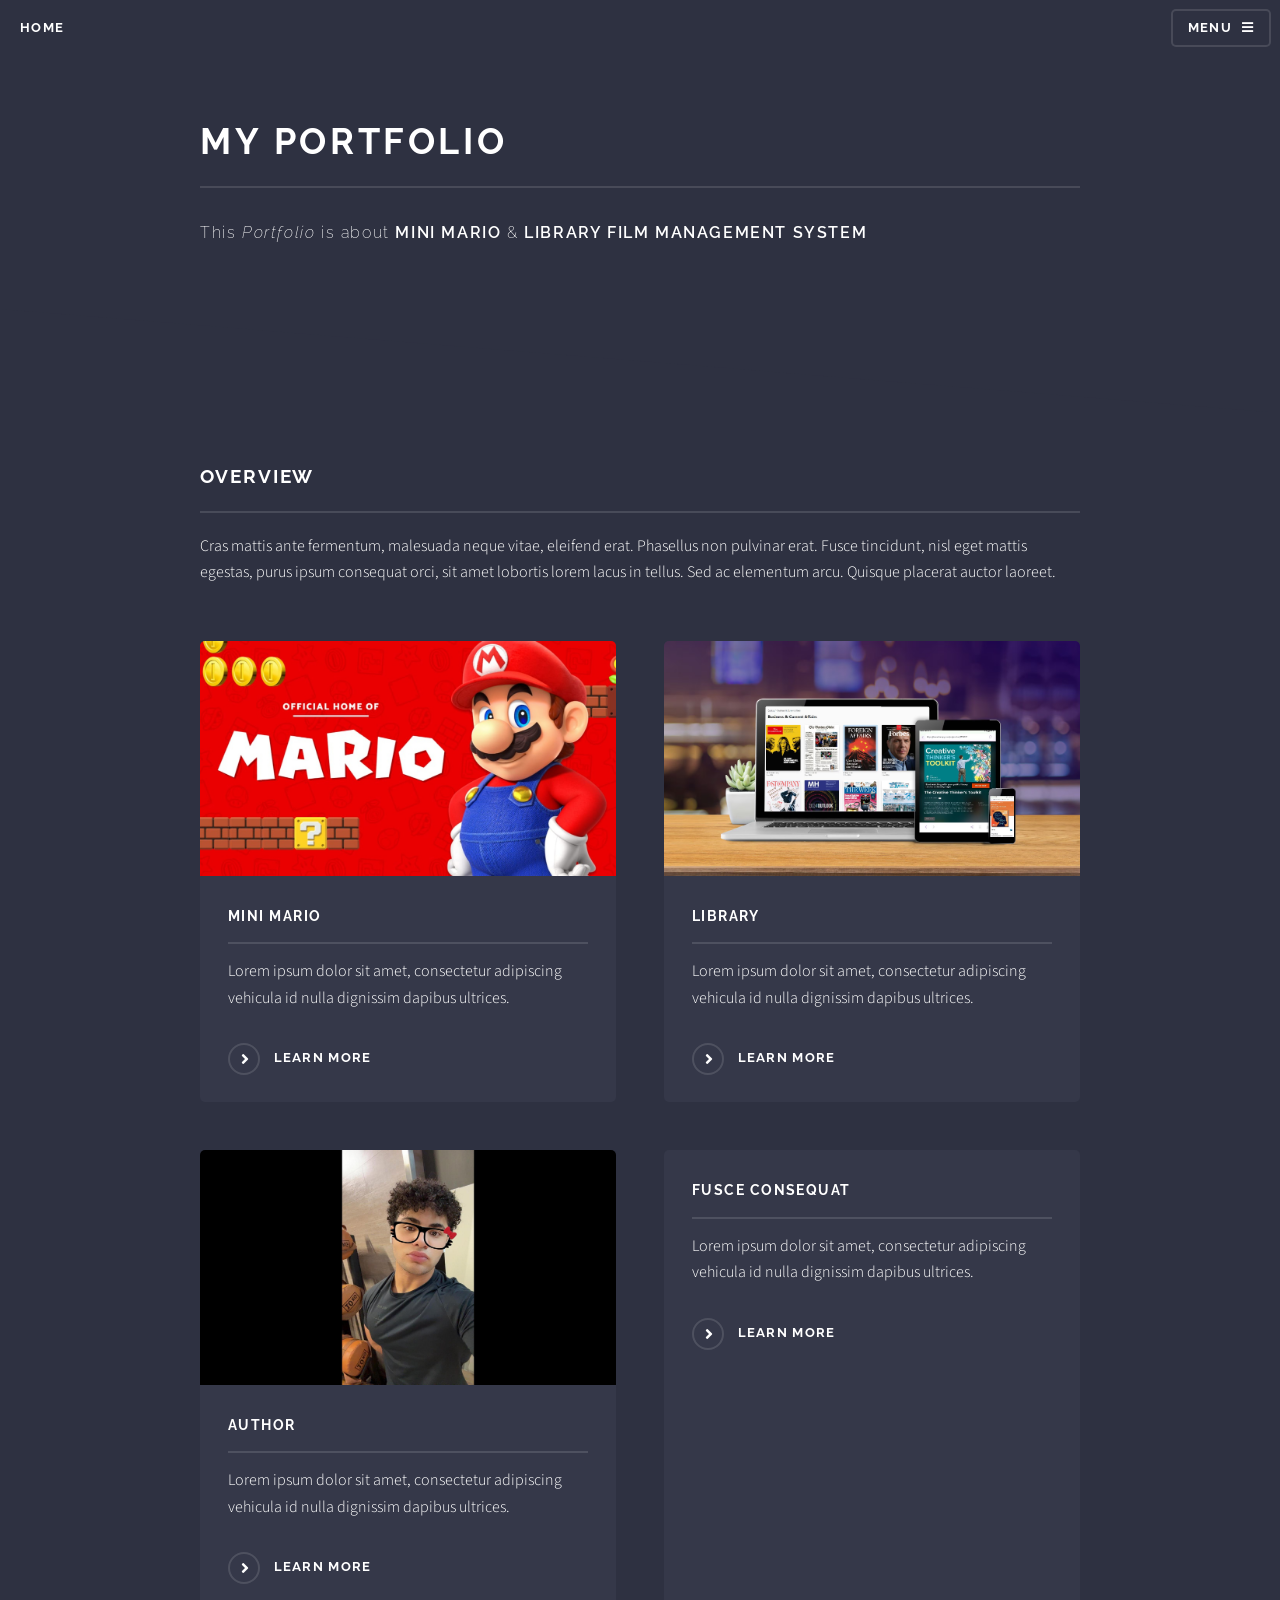
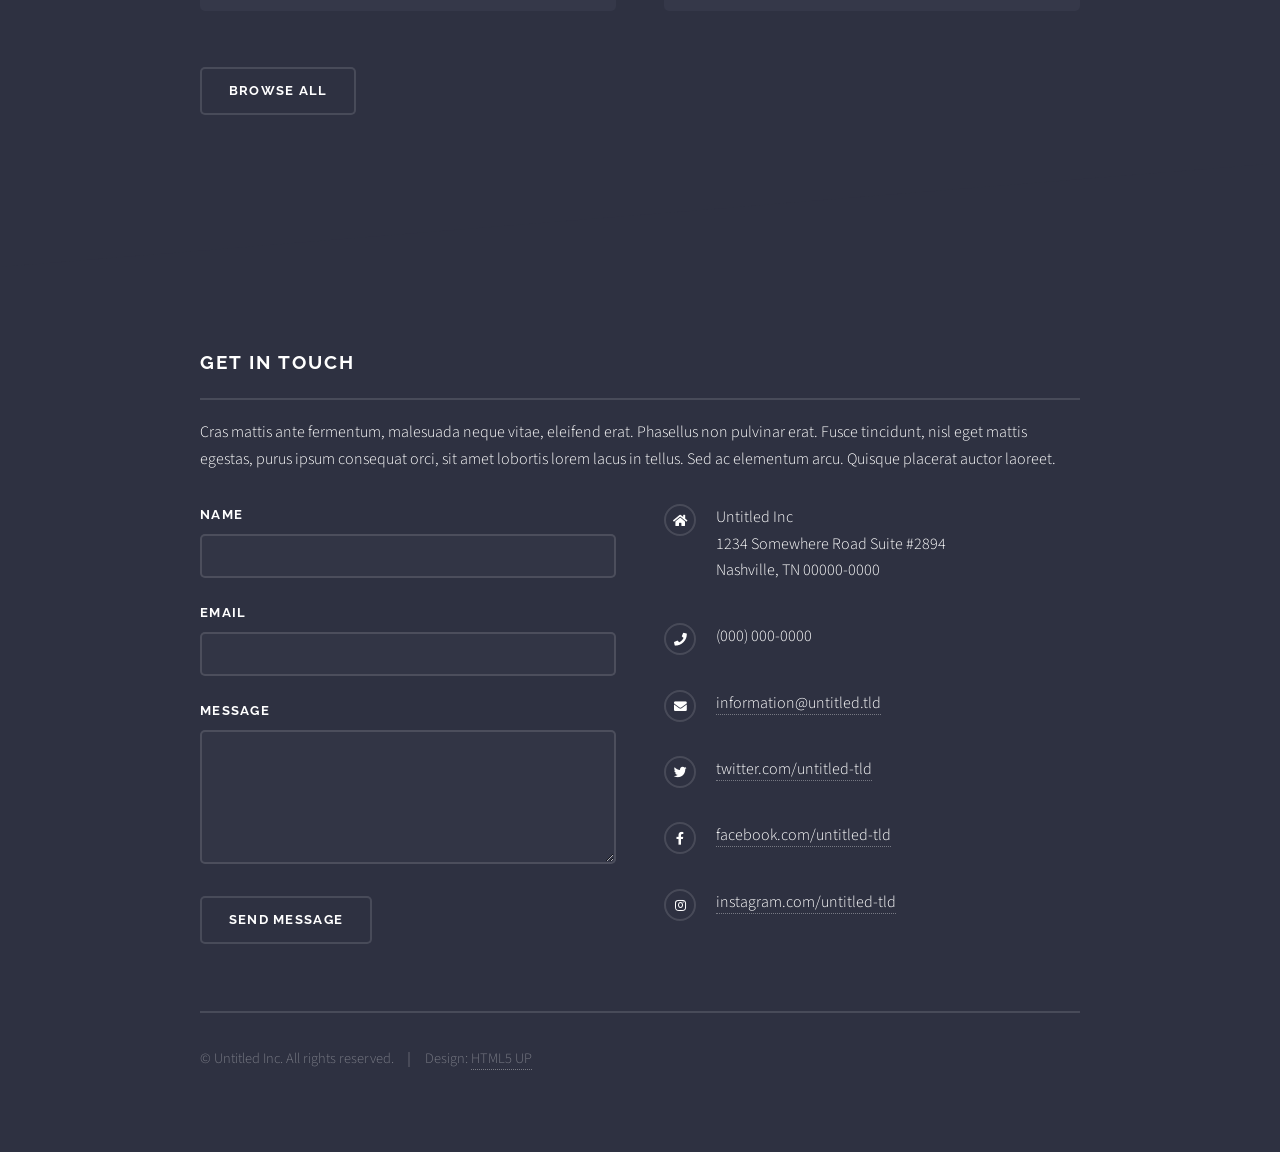
==== commit 78464746: "remove contact form" ====
--- a/index.html
+++ b/index.html
@@ -43,7 +43,6 @@
 				<!-- Banner -->
 					<section id="banner">
 						<div class="inner">
-							<div class="logo"><span class="icon fa-gem"></span></div>
 							<h2>My Portfolio</h2>
 							<p>This <i>Portfolio</i> is about <b>MINI MARIO</b> & <b>LIBRARY FILM MANAGEMENT SYSTEM</b></p>
 						</div>
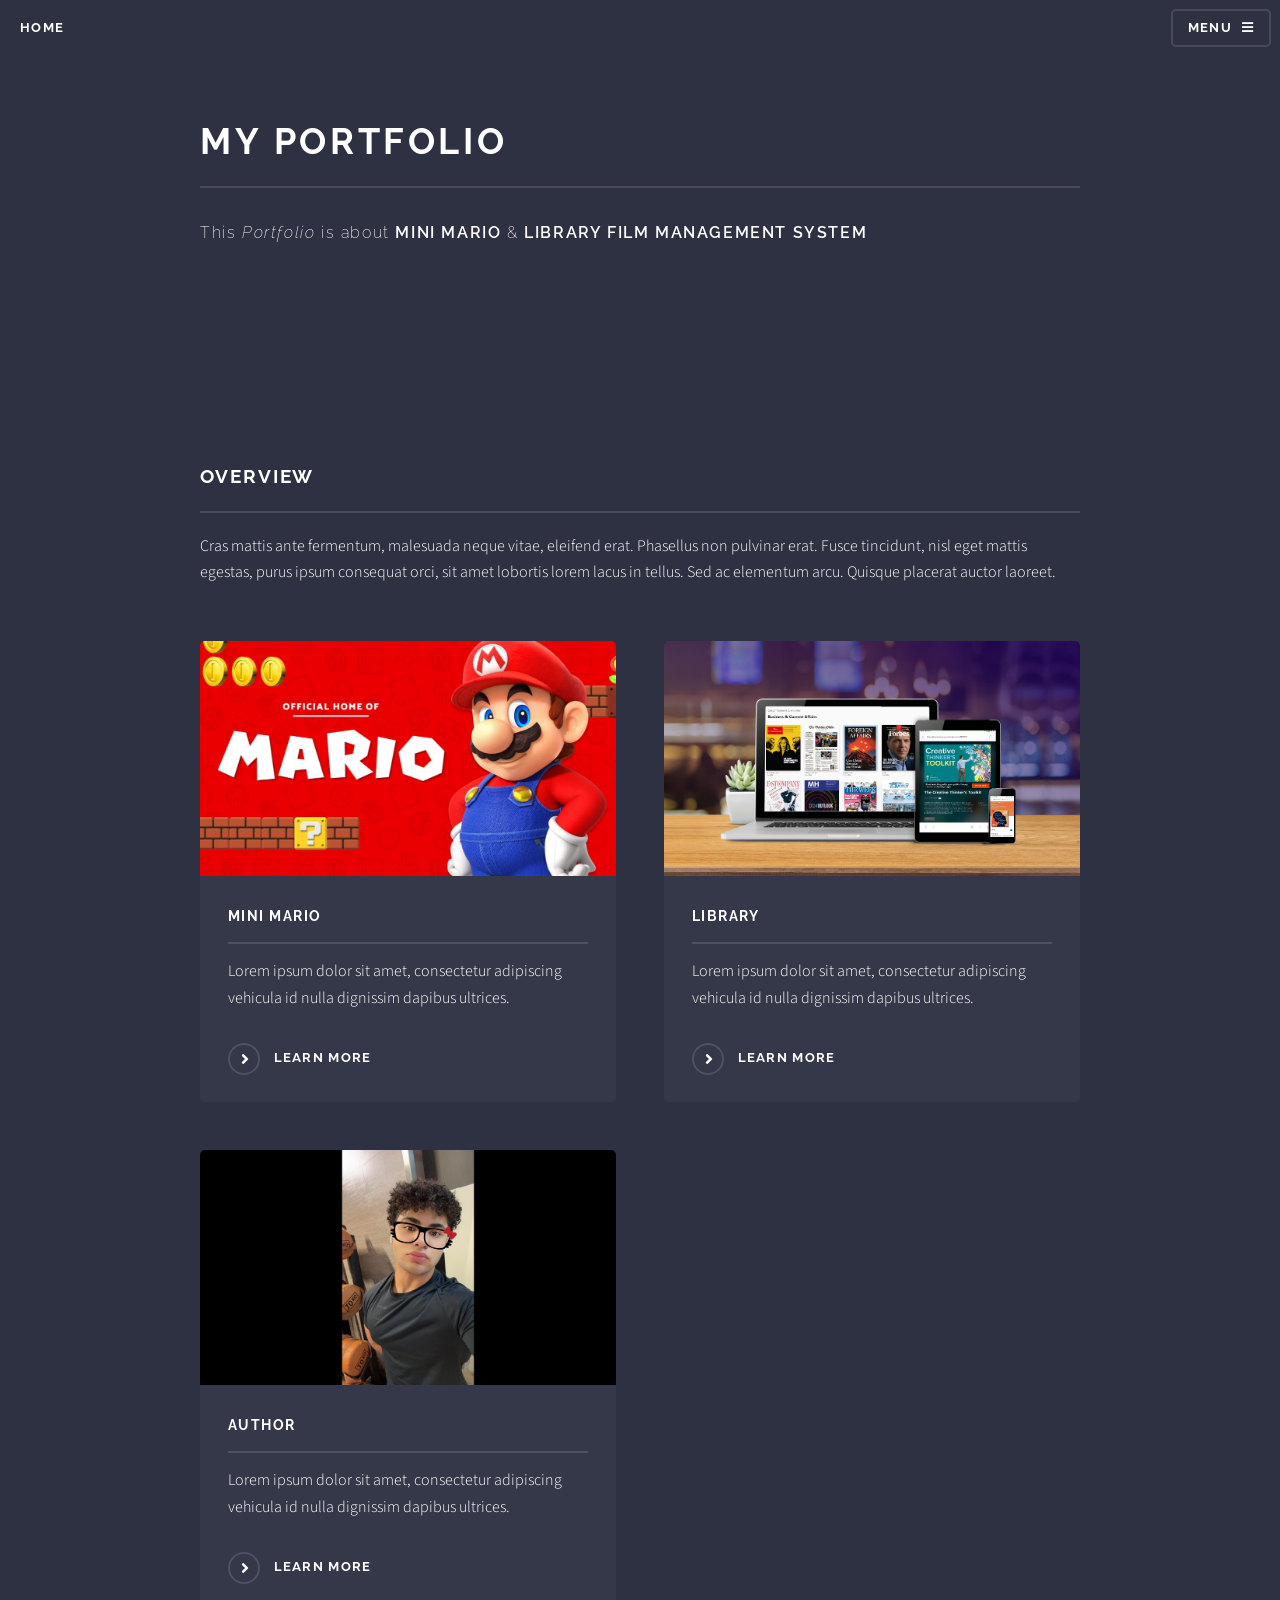
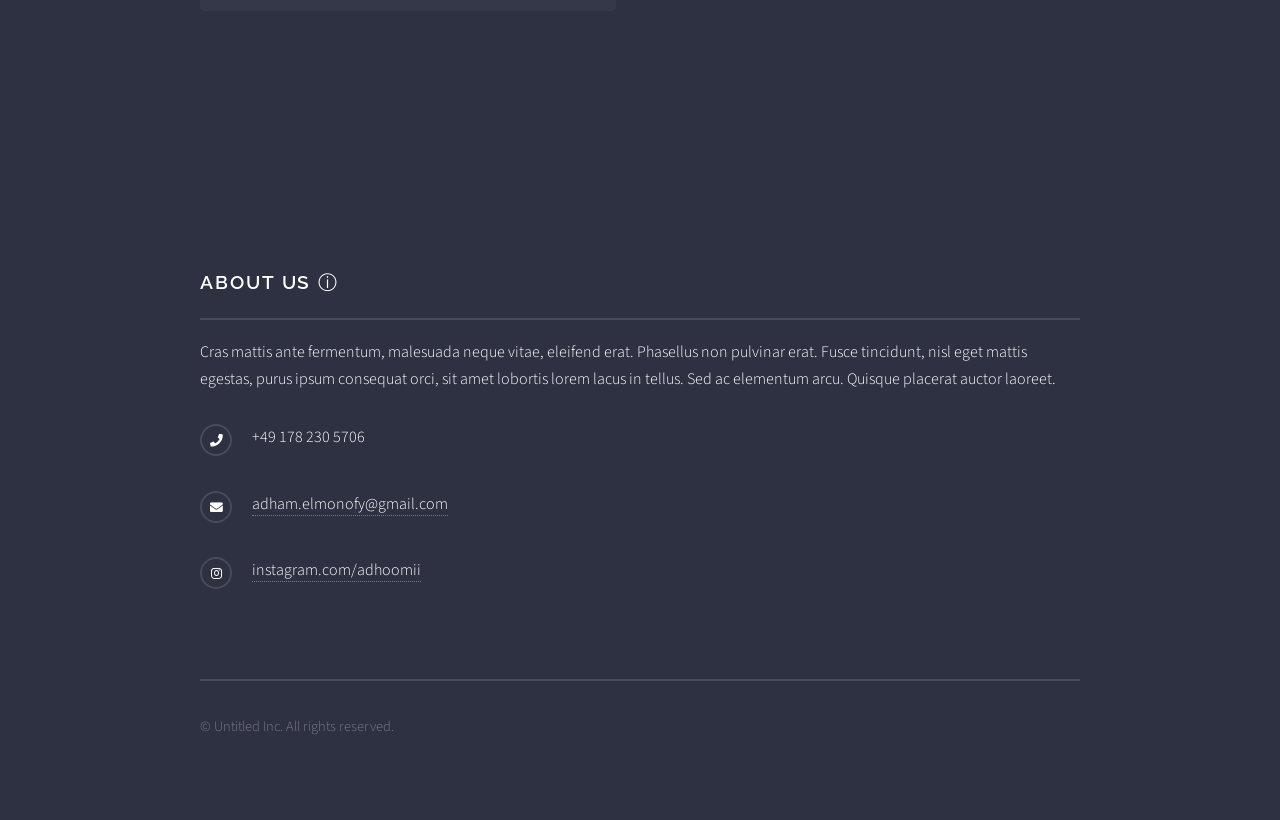
==== commit 9302ff58: "Changes to footer" ====
--- a/index.html
+++ b/index.html
@@ -75,16 +75,7 @@
 											<p>Lorem ipsum dolor sit amet, consectetur adipiscing vehicula id nulla dignissim dapibus ultrices.</p>
 											<a href="#" class="special">Learn more</a>
 										</article>
-										<article>
-											<a href="#" class="image"><img src="images/pic07.jpg" alt="" /></a>
-											<h3 class="major">Fusce consequat</h3>
-											<p>Lorem ipsum dolor sit amet, consectetur adipiscing vehicula id nulla dignissim dapibus ultrices.</p>
-											<a href="#" class="special">Learn more</a>
-										</article>
 									</section>
-									<ul class="actions">
-										<li><a href="#" class="button">Browse All</a></li>
-									</ul>
 								</div>
 							</section>
 
@@ -93,41 +84,15 @@
 				<!-- Footer -->
 					<section id="footer">
 						<div class="inner">
-							<h2 class="major">Get in touch</h2>
+							<h2 class="major"><b>About Us </b><span class="no-transform">ⓘ</span></h2>
 							<p>Cras mattis ante fermentum, malesuada neque vitae, eleifend erat. Phasellus non pulvinar erat. Fusce tincidunt, nisl eget mattis egestas, purus ipsum consequat orci, sit amet lobortis lorem lacus in tellus. Sed ac elementum arcu. Quisque placerat auctor laoreet.</p>
-							<form method="post" action="#">
-								<div class="fields">
-									<div class="field">
-										<label for="name">Name</label>
-										<input type="text" name="name" id="name" />
-									</div>
-									<div class="field">
-										<label for="email">Email</label>
-										<input type="email" name="email" id="email" />
-									</div>
-									<div class="field">
-										<label for="message">Message</label>
-										<textarea name="message" id="message" rows="4"></textarea>
-									</div>
-								</div>
-								<ul class="actions">
-									<li><input type="submit" value="Send Message" /></li>
-								</ul>
-							</form>
 							<ul class="contact">
-								<li class="icon solid fa-home">
-									Untitled Inc<br />
-									1234 Somewhere Road Suite #2894<br />
-									Nashville, TN 00000-0000
-								</li>
-								<li class="icon solid fa-phone">(000) 000-0000</li>
-								<li class="icon solid fa-envelope"><a href="#">information@untitled.tld</a></li>
-								<li class="icon brands fa-twitter"><a href="#">twitter.com/untitled-tld</a></li>
-								<li class="icon brands fa-facebook-f"><a href="#">facebook.com/untitled-tld</a></li>
-								<li class="icon brands fa-instagram"><a href="#">instagram.com/untitled-tld</a></li>
+								<li class="icon solid fa-phone">+49 178 230 5706</li>
+								<li class="icon solid fa-envelope"><a href="#">adham.elmonofy@gmail.com</a></li>
+								<li class="icon brands fa-instagram"><a href="#">instagram.com/adhoomii</a></li>
 							</ul>
 							<ul class="copyright">
-								<li>&copy; Untitled Inc. All rights reserved.</li><li>Design: <a href="http://html5up.net">HTML5 UP</a></li>
+								<li>&copy; Untitled Inc. All rights reserved.</li>
 							</ul>
 						</div>
 					</section>
--- a/assets/css/main.css
+++ b/assets/css/main.css
@@ -4068,6 +4068,10 @@
 					color: inherit;
 				}
 
+	#footer h2 .no-transform {
+		text-transform: none;
+	}
+
 	@media screen and (max-width: 1280px) {
 
 		#footer {
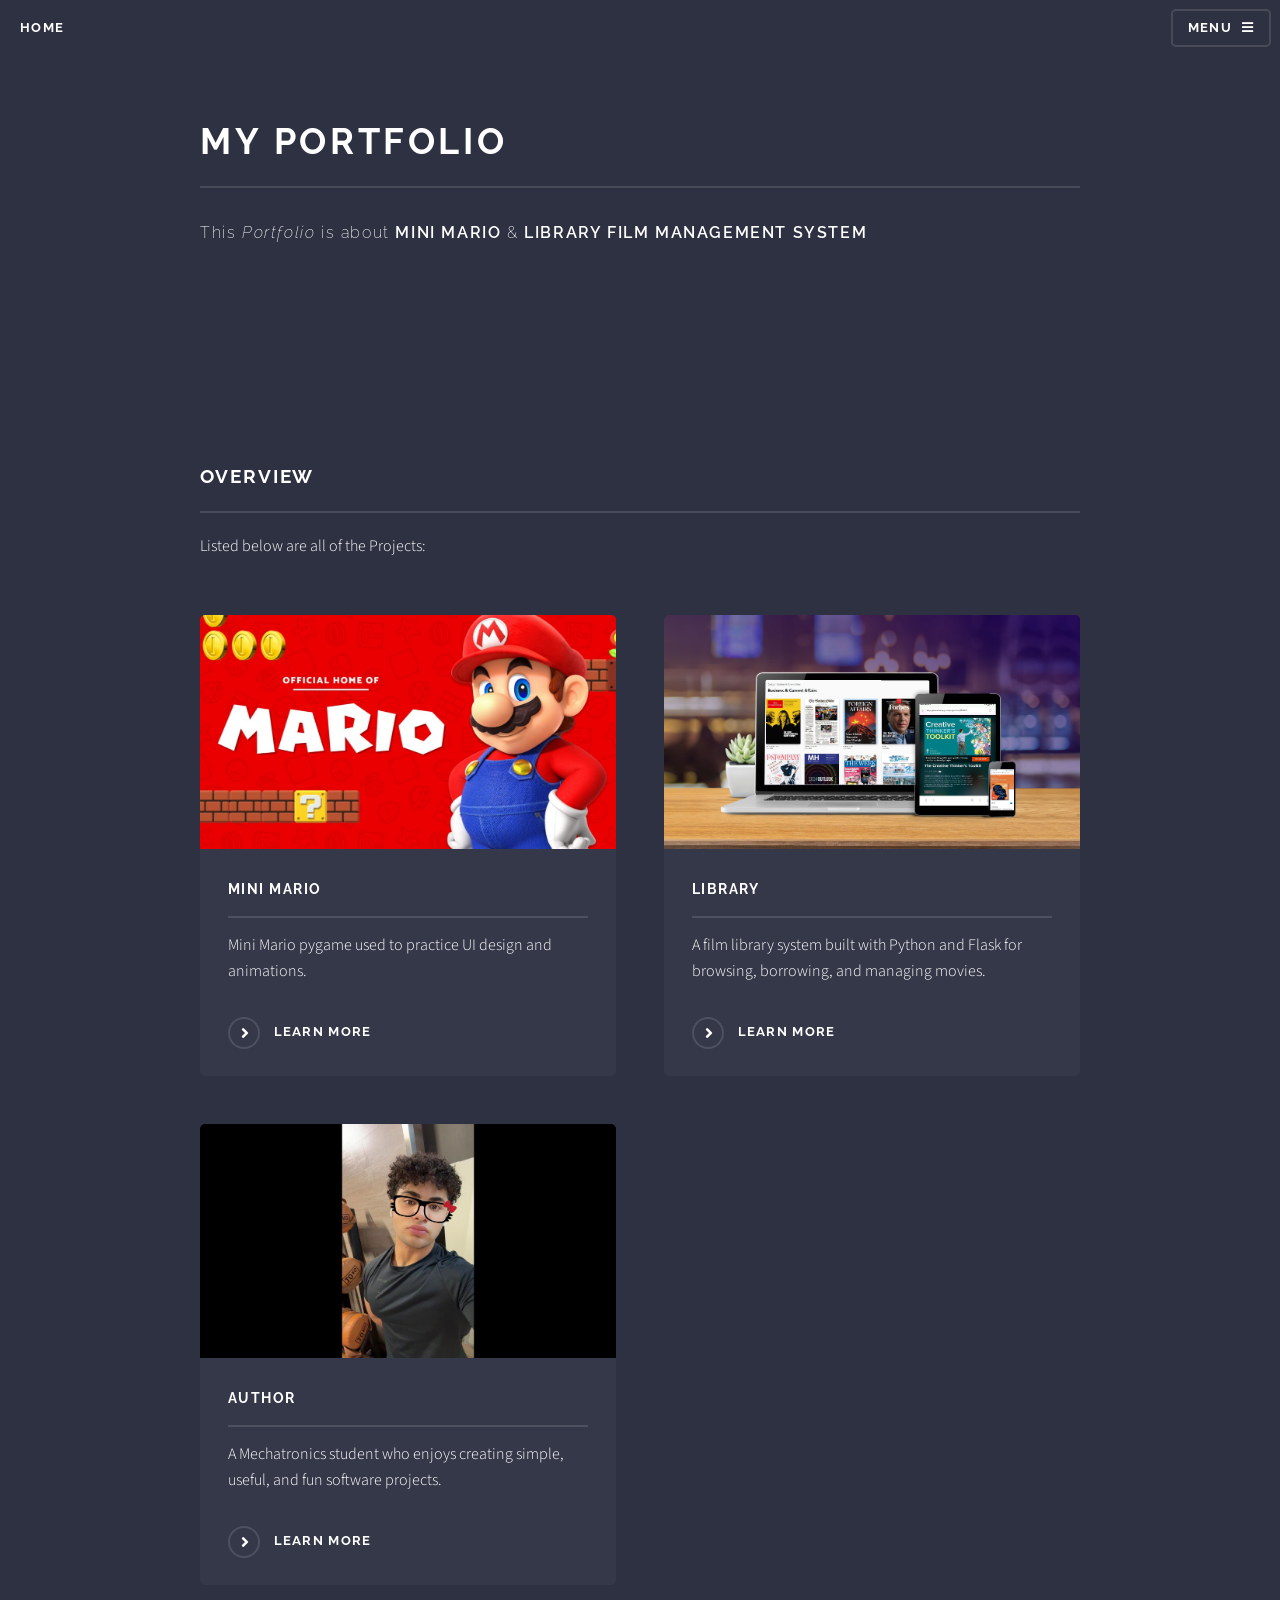
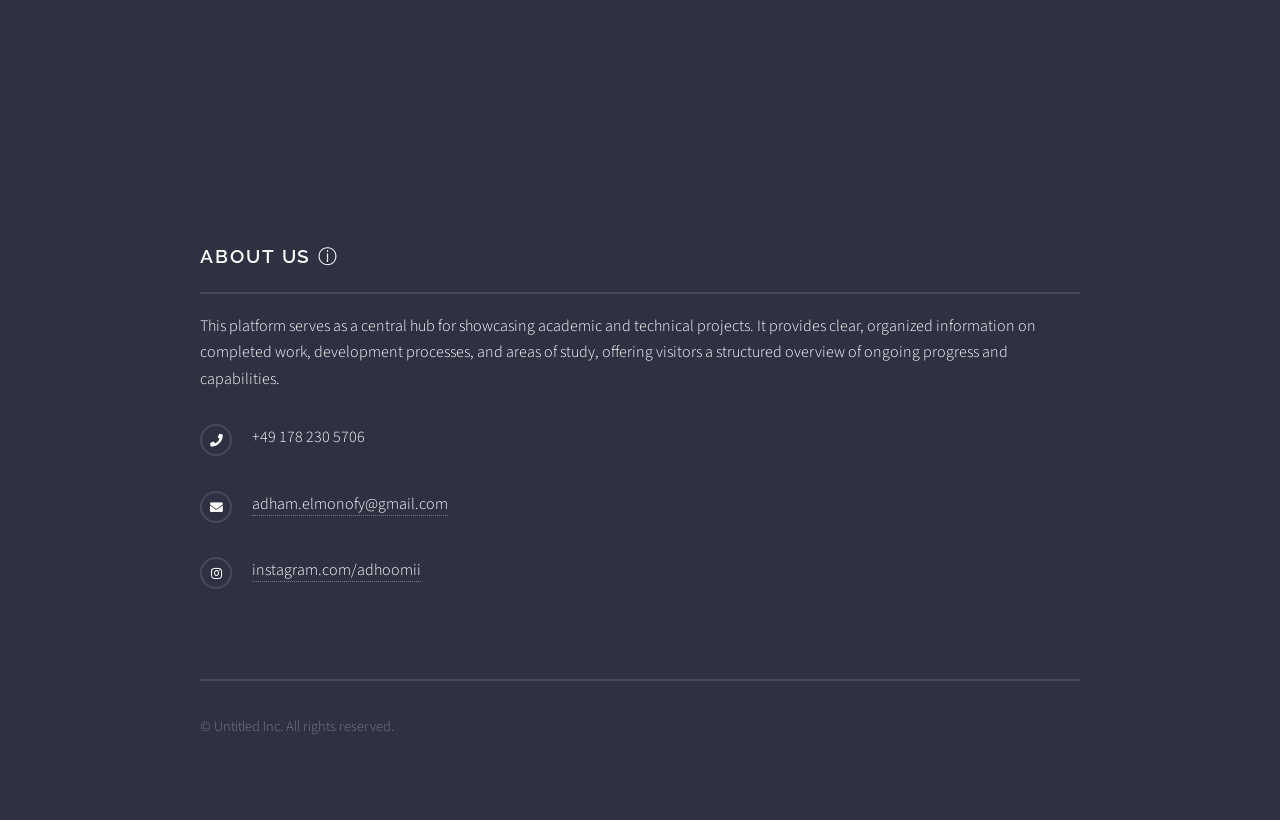
==== commit 6f4ee684: "pre-final commit" ====
--- a/index.html
+++ b/index.html
@@ -6,7 +6,7 @@
 -->
 <html>
 	<head>
-		<title>Mini Super Mario</title>
+		<title>My Portfolio</title>
 		<meta charset="utf-8" />
 		<meta name="viewport" content="width=device-width, initial-scale=1, user-scalable=no" />
 		<link rel="stylesheet" href="assets/css/main.css" />
@@ -55,25 +55,25 @@
 							<section id="four" class="wrapper alt style1">
 								<div class="inner">
 									<h2 class="major">Overview</h2>
-									<p>Cras mattis ante fermentum, malesuada neque vitae, eleifend erat. Phasellus non pulvinar erat. Fusce tincidunt, nisl eget mattis egestas, purus ipsum consequat orci, sit amet lobortis lorem lacus in tellus. Sed ac elementum arcu. Quisque placerat auctor laoreet.</p>
+									<p>Listed below are all of the Projects:</p>
 									<section class="features">
 										<article>
-											<a href="#" class="image"><img src="images/mario1.jpg" alt="" /></a>
+											<a href="mario.html" class="image"><img src="images/mario1.jpg" alt="" /></a>
 											<h3 class="major">Mini Mario</h3>
-											<p>Lorem ipsum dolor sit amet, consectetur adipiscing vehicula id nulla dignissim dapibus ultrices.</p>
+											<p>Mini Mario pygame used to practice UI design and animations.</p>
 											<a href="mario.html" class="special">Learn more</a>
 										</article>
 										<article>
-											<a href="#" class="image"><img src="images/library.jpg" alt="" /></a>
+											<a href="library.html" class="image"><img src="images/library.jpg" alt="" /></a>
 											<h3 class="major">Library</h3>
-											<p>Lorem ipsum dolor sit amet, consectetur adipiscing vehicula id nulla dignissim dapibus ultrices.</p>
+											<p>A film library system built with Python and Flask for browsing, borrowing, and managing movies.</p>
 											<a href="library.html" class="special">Learn more</a>
 										</article>
 										<article>
-											<a href="#" class="image"><img src="images/author.jpg" alt="" /></a>
+											<a href="author.html" class="image"><img src="images/author.jpg" alt="" /></a>
 											<h3 class="major">Author</h3>
-											<p>Lorem ipsum dolor sit amet, consectetur adipiscing vehicula id nulla dignissim dapibus ultrices.</p>
-											<a href="#" class="special">Learn more</a>
+											<p>A Mechatronics student who enjoys creating simple, useful, and fun software projects.</p>
+											<a href="author.html" class="special">Learn more</a>
 										</article>
 									</section>
 								</div>
@@ -85,7 +85,7 @@
 					<section id="footer">
 						<div class="inner">
 							<h2 class="major"><b>About Us </b><span class="no-transform">ⓘ</span></h2>
-							<p>Cras mattis ante fermentum, malesuada neque vitae, eleifend erat. Phasellus non pulvinar erat. Fusce tincidunt, nisl eget mattis egestas, purus ipsum consequat orci, sit amet lobortis lorem lacus in tellus. Sed ac elementum arcu. Quisque placerat auctor laoreet.</p>
+							<p>This platform serves as a central hub for showcasing academic and technical projects. It provides clear, organized information on completed work, development processes, and areas of study, offering visitors a structured overview of ongoing progress and capabilities.</p>
 							<ul class="contact">
 								<li class="icon solid fa-phone">+49 178 230 5706</li>
 								<li class="icon solid fa-envelope"><a href="#">adham.elmonofy@gmail.com</a></li>
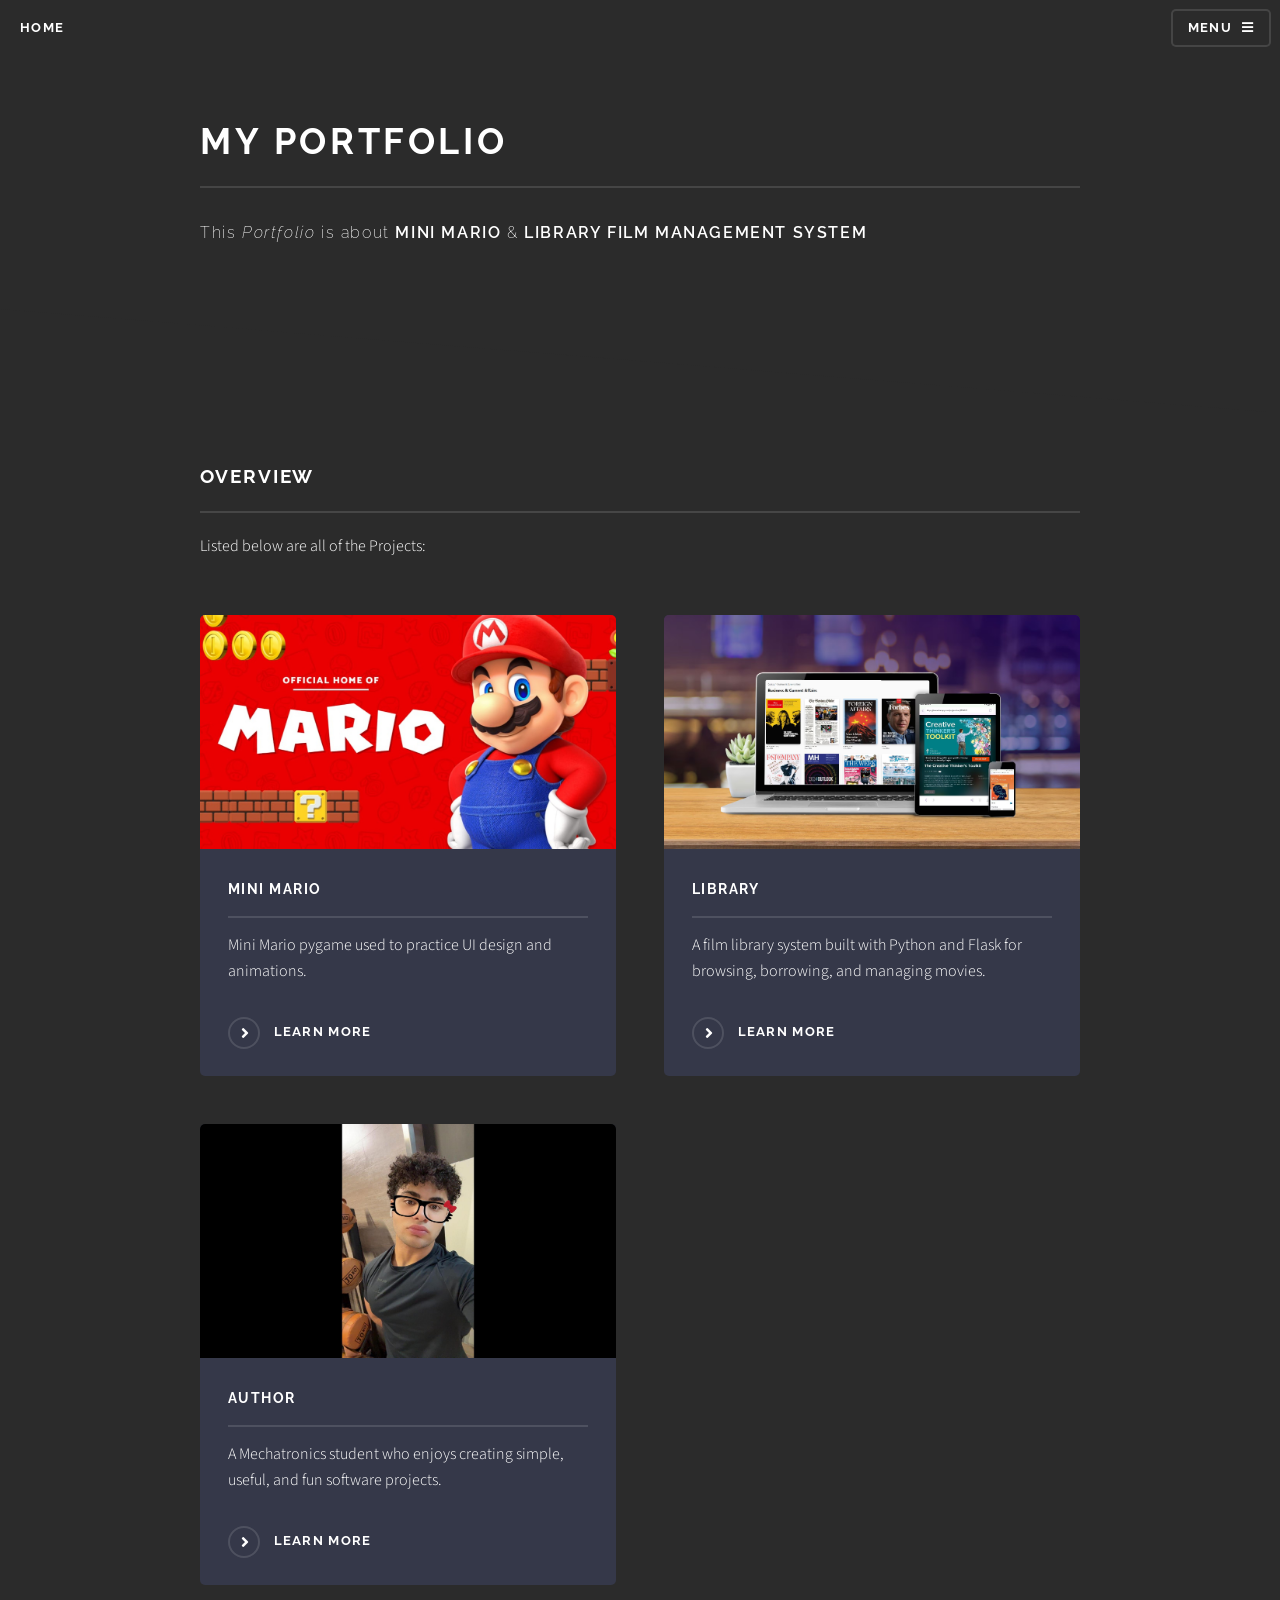
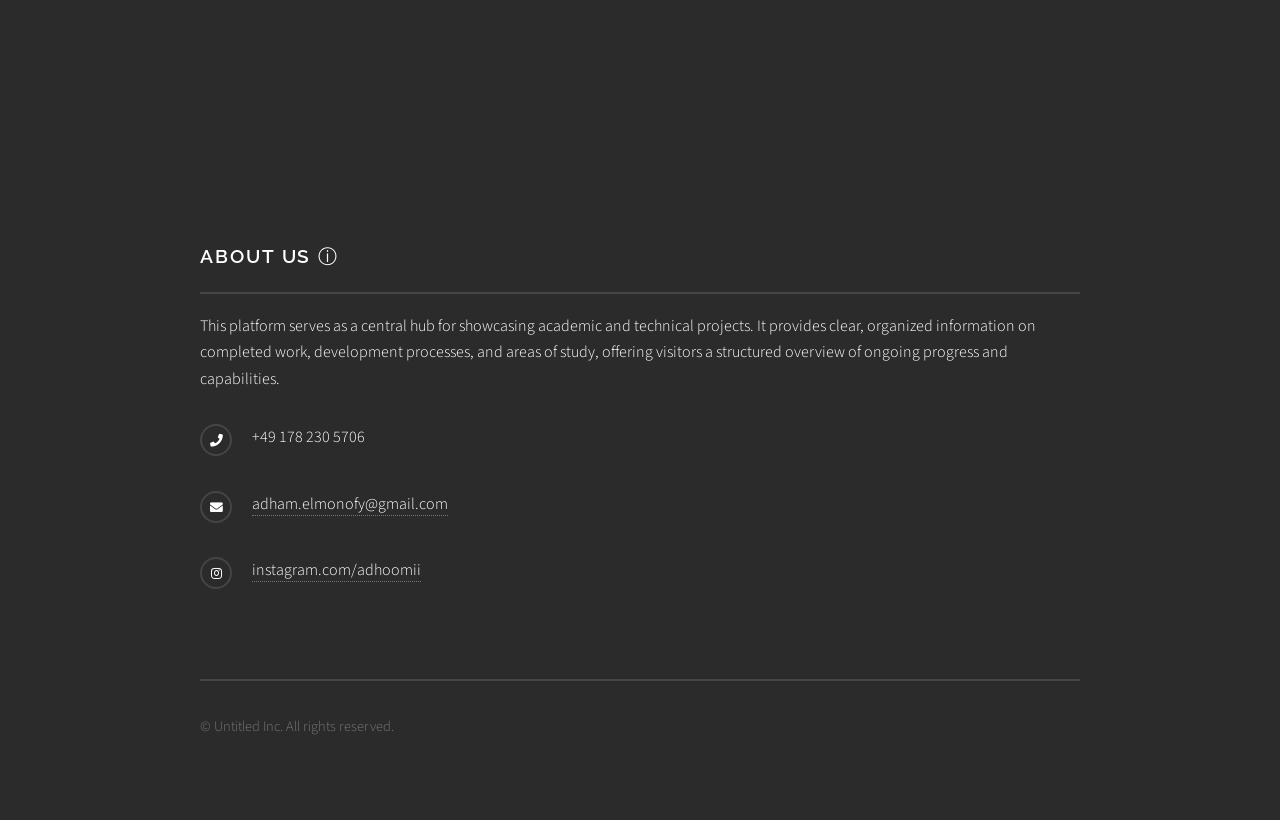
==== commit 21c24478: "final color changes" ====
--- a/index.html
+++ b/index.html
@@ -9,11 +9,42 @@
 		<title>My Portfolio</title>
 		<meta charset="utf-8" />
 		<meta name="viewport" content="width=device-width, initial-scale=1, user-scalable=no" />
-		<link rel="stylesheet" href="assets/css/main.css" />
+		<link rel="stylesheet" href="assets/css/main.css?v=3" />
 		<noscript><link rel="stylesheet" href="assets/css/noscript.css" /></noscript>
-	</head>
-	<body class="is-preload">
+		<!-- Inline override to force cyan accent immediately -->
+		<style>
+		:root { --site-accent: #00C8FF; }
+		/* Buttons and primary elements */
+		.button.primary, button.primary,
+		input[type="submit"].primary, input[type="reset"].primary, input[type="button"].primary {
+			background-color: var(--site-accent) !important;
+		}
+		.button.primary:hover, button.primary:hover,
+		input[type="submit"].primary:hover, input[type="reset"].primary:hover, input[type="button"].primary:hover {
+			background-color: #00D4FF !important;
+		}
+		.button.primary:active, button.primary:active,
+		input[type="submit"].primary:active, input[type="reset"].primary:active, input[type="button"].primary:active {
+			background-color: #0099CC !important;
+		}
 
+		/* Menu and spotlight */
+		.wrapper.spotlight { background-color: var(--site-accent) !important; }
+		.wrapper.spotlight:before, .wrapper.spotlight:after {
+			background-image: url("data:image/svg+xml;charset=utf8,%3Csvg xmlns='http://www.w3.org/2000/svg' width='100' height='100' viewBox='0 0 100 100' preserveAspectRatio='none'%3E%3Cpolygon points='0,100 100,0 100,100' style='fill:%2300C8FF%3B' /%3E%3C/svg%3E") !important;
+			box-shadow: inset 0 -1px 0 0 #00C8FF, 0 1px 0 0 #00C8FF !important;
+		}
+
+		/* Inputs focus/borders */
+		input[type="checkbox"]:focus + label:before,
+		input[type="radio"]:focus + label:before { border-color: var(--site-accent) !important; }
+
+		/* Pagination active */
+		ul.pagination li > .page.active { background-color: var(--site-accent) !important; }
+		/* Force page background to requested gray */
+		body { background-color: #7A7A7A !important; background-image: none !important; background-size: auto !important; background-position: center !important; outline: none !important; }
+		/* debug */
+		</style>
 		<!-- Page Wrapper -->
 			<div id="page-wrapper">
 
@@ -31,10 +62,9 @@
 							<h2>Menu</h2>
 							<ul class="links">
 								<li><a href="index.html">Home</a></li>
-								<li><a href="generic.html">Generic</a></li>
-								<li><a href="elements.html">Elements</a></li>
-								<li><a href="#">Log In</a></li>
-								<li><a href="#">Sign Up</a></li>
+								<li><a href="mario.html">Mini Mario</a></li>
+								<li><a href="library.html">Library</a></li>
+								<li><a href="author.html">Author</a></li>
 							</ul>
 							<a href="#" class="close">Close</a>
 						</div>
--- a/assets/css/main.css
+++ b/assets/css/main.css
@@ -98,15 +98,12 @@
 		box-sizing: inherit;
 	}
 
-	body {
-		background-color: #2e3141;
-		background-image: linear-gradient(to top, rgba(46, 49, 65, 0.8), rgba(46, 49, 65, 0.8)), url("../../images/bg.jpg");
-		background-size: auto,
- cover;
-		background-attachment: fixed,
- fixed;
-		background-position: center,
- center;
+		body {
+			background-color: #6495ED;
+		background-image: none;
+		background-size: auto;
+		background-attachment: scroll;
+		background-position: center;
 	}
 
 		body.is-preload *, body.is-preload *:before, body.is-preload *:after {
@@ -2320,7 +2317,7 @@
 
 		input[type="checkbox"]:focus + label:before,
 		input[type="radio"]:focus + label:before {
-			border-color: #4c5c96;
+			border-color: #00C8FF;
 		}
 
 	input[type="checkbox"] + label:before {
@@ -2745,7 +2742,7 @@
 				}
 
 				ul.pagination li > .page.active {
-					background-color: #4c5c96;
+					background-color: #00C8FF;
 				}
 
 			ul.pagination li:first-child {
@@ -2911,18 +2908,18 @@
 		input[type="submit"].primary,
 		input[type="reset"].primary,
 		input[type="button"].primary,
-		button.primary,
-		.button.primary {
-			background-color: #4c5c96;
-			box-shadow: none;
-		}
+			button.primary,
+			.button.primary {
+				background-color: #00C8FF;
+				box-shadow: none;
+			}
 
 			input[type="submit"].primary:hover,
 			input[type="reset"].primary:hover,
 			input[type="button"].primary:hover,
 			button.primary:hover,
 			.button.primary:hover {
-				background-color: #53639e;
+				background-color: #00D4FF;
 			}
 
 			input[type="submit"].primary:active,
@@ -2930,7 +2927,7 @@
 			input[type="button"].primary:active,
 			button.primary:active,
 			.button.primary:active {
-				background-color: #45558d;
+				background-color: #0099CC;
 			}
 
 			input[type="submit"].primary.icon:before,
@@ -3279,9 +3276,9 @@
 			-moz-transition: opacity 0.35s ease, -moz-transform 0.35s ease;
 			-webkit-transition: opacity 0.35s ease, -webkit-transform 0.35s ease;
 			-ms-transition: opacity 0.35s ease, -ms-transform 0.35s ease;
-			transition: opacity 0.35s ease, transform 0.35s ease;
-			-webkit-overflow-scrolling: touch;
-			background: #4c5c96;
+				transition: opacity 0.35s ease, transform 0.35s ease;
+				-webkit-overflow-scrolling: touch;
+				background: #00C8FF;
 			border-radius: 5px;
 			display: block;
 			max-width: 100%;
@@ -3464,16 +3461,16 @@
 
 		@media screen and (max-width: 1280px) {
 
-			#banner {
-				padding: 7em 0 8.25em 0 ;
-				background-color: #2e3141;
-				background-image: linear-gradient(to top, rgba(46, 49, 65, 0.8), rgba(46, 49, 65, 0.8)), url("../../images/bg.jpg");
-				background-size: auto,
+	#banner {
+		padding: 7em 0 8.25em 0 ;
+		background-color: #2B2B2B;
+		background-image: linear-gradient(to top, rgba(43, 43, 43, 0.8), rgba(43, 43, 43, 0.8)), url("../../images/bg.jpg");
+		background-size: auto,
  cover;
-				background-position: center,
+		background-position: center,
  center;
-				margin-bottom: -6.5em;
-			}
+		margin-bottom: -6.5em;
+	}
 
 		}
 
@@ -3578,8 +3575,8 @@
 
 		#wrapper > header {
 			padding: 9em 0 6.25em 0 ;
-			background-color: #2e3141;
-			background-image: linear-gradient(to top, rgba(46, 49, 65, 0.8), rgba(46, 49, 65, 0.8)), url("../../images/bg.jpg");
+			background-color: #2B2B2B;
+			background-image: linear-gradient(to top, rgba(43, 43, 43, 0.8), rgba(43, 43, 43, 0.8)), url("../../images/bg.jpg");
 			background-size: auto,
  cover;
 			background-position: center,
@@ -3626,21 +3623,21 @@
 	}
 
 	.wrapper {
-		background-color: #2e3141;
+		background-color: #2B2B2B;
 		margin: 6.5em 0;
 		position: relative;
 	}
 
 		.wrapper:before, .wrapper:after {
-			background-image: url("data:image/svg+xml;charset=utf8,%3Csvg xmlns='http://www.w3.org/2000/svg' width='100' height='100' viewBox='0 0 100 100' preserveAspectRatio='none'%3E%3Cpolygon points='0,100 100,0 100,100' style='fill:%232e3141%3B' /%3E%3C/svg%3E");
+			background-image: url("data:image/svg+xml;charset=utf8,%3Csvg xmlns='http://www.w3.org/2000/svg' width='100' height='100' viewBox='0 0 100 100' preserveAspectRatio='none'%3E%3Cpolygon points='0,100 100,0 100,100' style='fill:%232B2B2B%3B' /%3E%3C/svg%3E");
 		}
 
 		.wrapper:before {
-			box-shadow: inset 0 -1px 0 0 #2e3141, 0 1px 0 0 #2e3141;
+			box-shadow: inset 0 -1px 0 0 #2B2B2B, 0 1px 0 0 #2B2B2B;
 		}
 
 		.wrapper:after {
-			box-shadow: inset 0 -1px 0 0 #2e3141, 0 1px 0 0 #2e3141;
+			box-shadow: inset 0 -1px 0 0 #2B2B2B, 0 1px 0 0 #2B2B2B;
 		}
 
 		.wrapper:before, .wrapper:after {
@@ -3768,19 +3765,19 @@
 			}
 
 		.wrapper.spotlight {
-			background-color: #4c5c96;
+			background-color: #00C8FF;
 		}
 
 			.wrapper.spotlight:before, .wrapper.spotlight:after {
-				background-image: url("data:image/svg+xml;charset=utf8,%3Csvg xmlns='http://www.w3.org/2000/svg' width='100' height='100' viewBox='0 0 100 100' preserveAspectRatio='none'%3E%3Cpolygon points='0,100 100,0 100,100' style='fill:%234c5c96%3B' /%3E%3C/svg%3E");
+				background-image: url("data:image/svg+xml;charset=utf8,%3Csvg xmlns='http://www.w3.org/2000/svg' width='100' height='100' viewBox='0 0 100 100' preserveAspectRatio='none'%3E%3Cpolygon points='0,100 100,0 100,100' style='fill:%2300C8FF%3B' /%3E%3C/svg%3E");
 			}
 
 			.wrapper.spotlight:before {
-				box-shadow: inset 0 -1px 0 0 #4c5c96, 0 1px 0 0 #4c5c96;
+				box-shadow: inset 0 -1px 0 0 #00C8FF, 0 1px 0 0 #00C8FF;
 			}
 
 			.wrapper.spotlight:after {
-				box-shadow: inset 0 -1px 0 0 #4c5c96, 0 1px 0 0 #4c5c96;
+				box-shadow: inset 0 -1px 0 0 #00C8FF, 0 1px 0 0 #00C8FF;
 			}
 
 			.wrapper.spotlight .inner {
@@ -4074,16 +4071,16 @@
 
 	@media screen and (max-width: 1280px) {
 
-		#footer {
-			background-color: #2e3141;
-			background-image: linear-gradient(to top, rgba(46, 49, 65, 0.8), rgba(46, 49, 65, 0.8)), url("../../images/bg.jpg");
-			background-size: auto,
+	#footer {
+		background-color: #2B2B2B;
+		background-image: linear-gradient(to top, rgba(43, 43, 43, 0.8), rgba(43, 43, 43, 0.8)), url("../../images/bg.jpg");
+		background-size: auto,
  cover;
-			background-position: center,
+		background-position: center,
  center;
-			margin-top: -6.5em;
-			padding-top: 6.5em;
-		}
+		margin-top: -6.5em;
+		padding-top: 6.5em;
+	}
 
 	}
 
